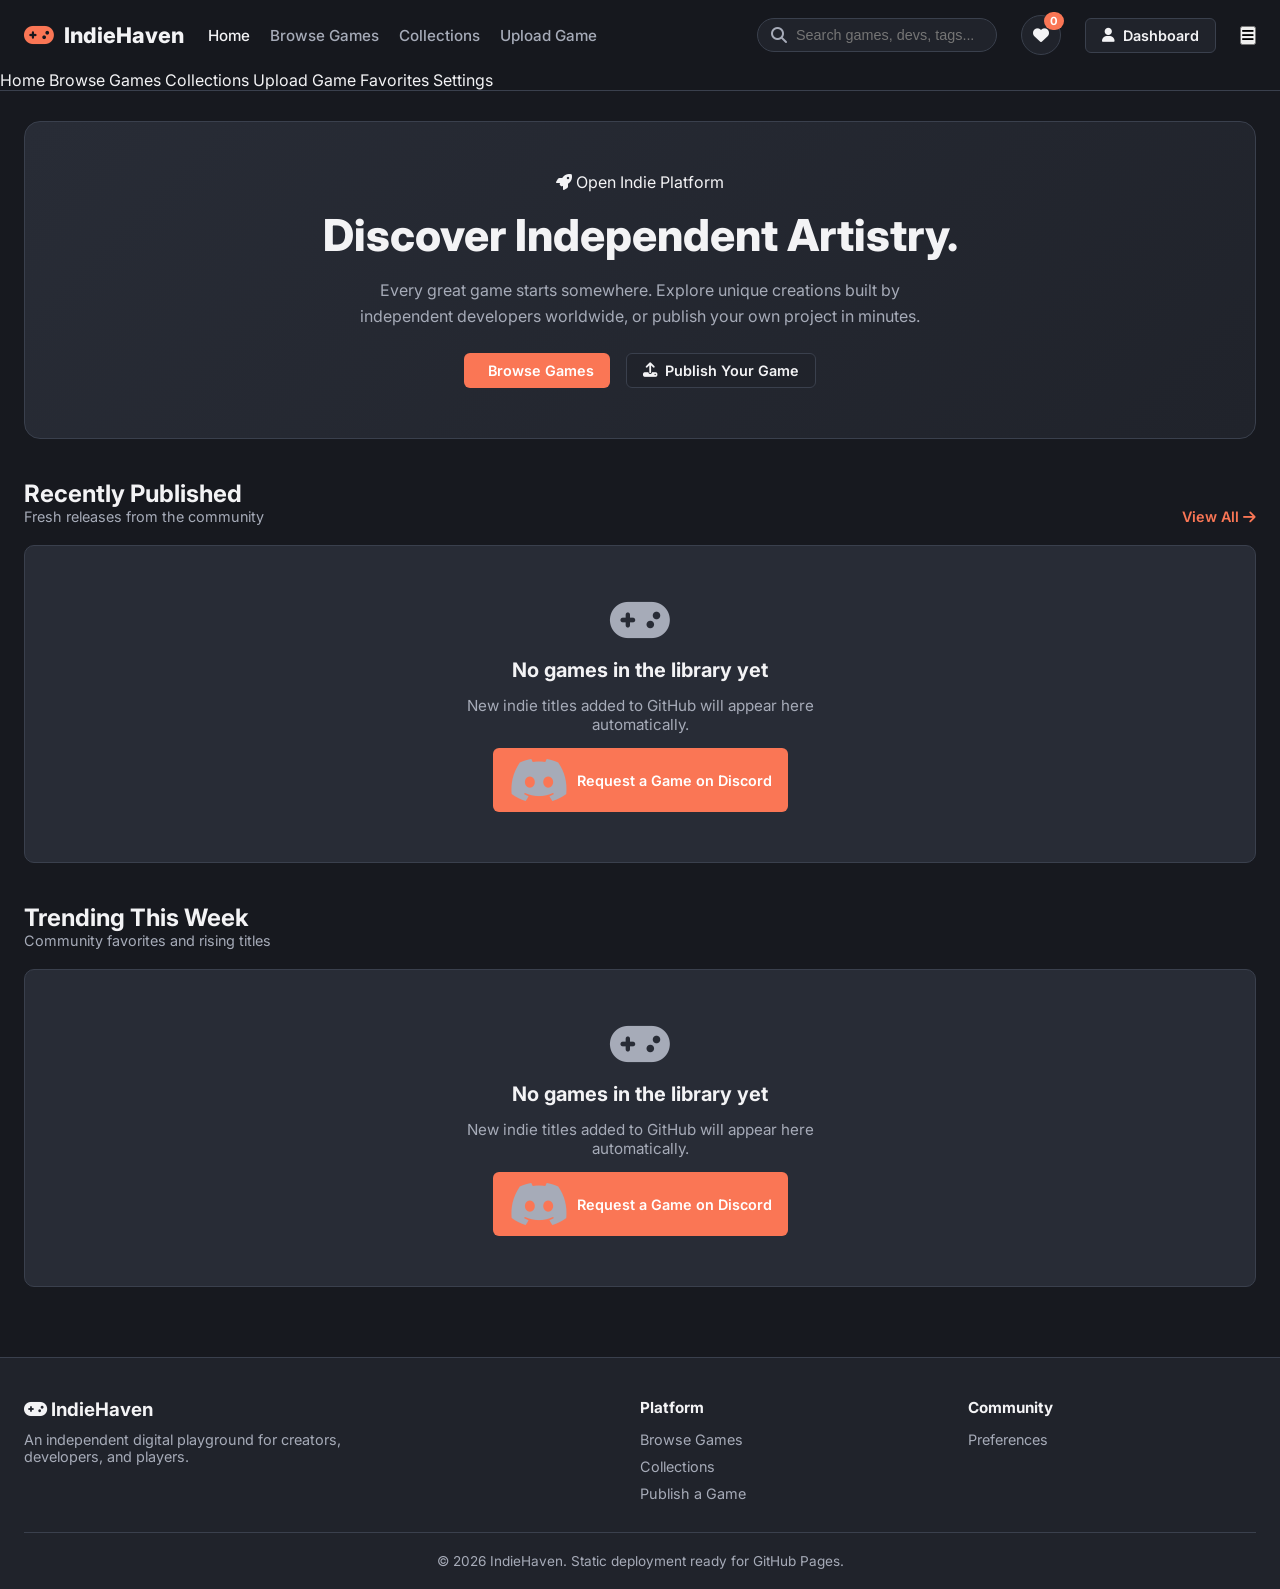
==== index.html @ 51dfc349 "Add files via upload" ====
<!DOCTYPE html>
<html lang="en" data-theme="dark">
<head>
    <meta charset="UTF-8">
    <meta name="viewport" content="width=device-width, initial-scale=1.0">
    <title>IndieHaven — Independent Game Discovery & Publishing Platform</title>
    <link rel="stylesheet" href="css/style.css">
    <link rel="stylesheet" href="css/components.css">
    <link rel="stylesheet" href="css/responsive.css">
    <link rel="stylesheet" href="https://cdnjs.cloudflare.com/ajax/libs/font-awesome/6.4.0/css/all.min.css">
    <link rel="preconnect" href="https://fonts.googleapis.com">
    <link rel="preconnect" href="https://fonts.gstatic.com" crossorigin>
    <link href="https://fonts.googleapis.com/css2?family=Inter:wght@300;400;500;600;700;800&display=swap" rel="stylesheet">
</head>
<body>
    <div id="toast-container"></div>

    <nav id="navbar">
        <div class="nav-container">
            <div class="nav-left">
                <a href="index.html" class="nav-logo">
                    <i class="fa-solid fa-gamepad logo-icon"></i>
                    <span>IndieHaven</span>
                </a>
                <div class="nav-links">
                    <a href="index.html" class="nav-link active">Home</a>
                    <a href="pages/browse.html" class="nav-link">Browse Games</a>
                    <a href="pages/collections.html" class="nav-link">Collections</a>
                    <a href="pages/upload.html" class="nav-link">Upload Game</a>
                </div>
            </div>
            <div class="nav-right">
                <div class="nav-search-wrapper">
                    <i class="fa-solid fa-search search-icon"></i>
                    <input type="text" id="globalSearchInput" placeholder="Search games, devs, tags..." autocomplete="off">
                    <div id="searchSuggestions" class="search-suggestions hidden"></div>
                </div>
                <a href="pages/favorites.html" class="nav-icon-btn" title="Favorites">
                    <i class="fa-solid fa-heart"></i>
                    <span id="favBadge" class="badge">0</span>
                </a>
                <a href="pages/profile.html" class="btn secondary-btn user-btn">
                    <i class="fa-solid fa-user"></i> <span id="authBtnLabel">Dashboard</span>
                </a>
                <button id="mobileMenuToggle" class="mobile-toggle" aria-label="Toggle Navigation">
                    <i class="fa-solid fa-bars"></i>
                </button>
            </div>
        </div>
        <div id="mobileDrawer" class="mobile-drawer hidden">
            <a href="index.html" class="mobile-link">Home</a>
            <a href="pages/browse.html" class="mobile-link">Browse Games</a>
            <a href="pages/collections.html" class="mobile-link">Collections</a>
            <a href="pages/upload.html" class="mobile-link">Upload Game</a>
            <a href="pages/favorites.html" class="mobile-link">Favorites</a>
            <a href="pages/settings.html" class="mobile-link">Settings</a>
        </div>
    </nav>

    <main id="mainContainer">
        <section class="welcome-hero">
            <div class="hero-content">
                <span class="tag-badge"><i class="fa-solid fa-rocket"></i> Open Indie Platform</span>
                <h1>Discover Independent Artistry.</h1>
                <p>Every great game starts somewhere. Explore unique creations built by independent developers worldwide, or publish your own project in minutes.</p>
                <div class="hero-actions">
                    <a href="pages/browse.html" class="btn primary-btn"><i class="fa-solid compass"></i> Browse Games</a>
                    <a href="pages/upload.html" class="btn secondary-btn"><i class="fa-solid fa-upload"></i> Publish Your Game</a>
                </div>
            </div>
        </section>

        <section class="home-section">
            <div class="section-header">
                <div>
                    <h2>Recently Published</h2>
                    <p>Fresh releases from the community</p>
                </div>
                <a href="pages/browse.html" class="view-all-btn">View All <i class="fa-solid fa-arrow-right"></i></a>
            </div>
            <div id="homeRecentGrid" class="game-grid">
                <div class="empty-state-card">
                    <i class="fa-solid fa-gamepad"></i>
                    <h3>No games published yet</h3>
                    <p>Be the first developer to share your creation with the world.</p>
                    <a href="pages/upload.html" class="btn primary-btn">Upload Game</a>
                </div>
            </div>
        </section>

        <section class="home-section">
            <div class="section-header">
                <div>
                    <h2>Trending This Week</h2>
                    <p>Community favorites and rising titles</p>
                </div>
            </div>
            <div id="homeTrendingGrid" class="game-grid">
                <div class="empty-state-card">
                    <i class="fa-solid fa-fire"></i>
                    <h3>Nothing trending just yet</h3>
                    <p>Trending games will appear here as activity grows.</p>
                </div>
            </div>
        </section>
    </main>

    <footer id="siteFooter">
        <div class="footer-content">
            <div class="footer-brand">
                <h3><i class="fa-solid fa-gamepad"></i> IndieHaven</h3>
                <p>An independent digital playground for creators, developers, and players.</p>
            </div>
            <div class="footer-links-group">
                <h4>Platform</h4>
                <a href="pages/browse.html">Browse Games</a>
                <a href="pages/collections.html">Collections</a>
                <a href="pages/upload.html">Publish a Game</a>
            </div>
            <div class="footer-links-group">
                <h4>Community</h4>
                <a href="pages/settings.html">Preferences</a>
            </div>
        </div>
        <div class="footer-bottom">
            <p>&copy; 2026 IndieHaven. Static deployment ready for GitHub Pages.</p>
        </div>
    </footer>

    <script src="js/storage.js"></script>
    <script src="js/games.js"></script>
    <script src="js/search.js"></script>
    <script src="js/navigation.js"></script>
    <script src="js/main.js"></script>
</body>
</html>
---- css/style.css ----
:root {
    --bg-main: #17191f;
    --bg-secondary: #20232b;
    --card-bg: #282c36;
    --elevated-bg: #303541;
    --accent-main: #fa7655;
    --accent-hover: #e06546;
    --accent-secondary: #f5b85c;
    --text-main: #f3f3f5;
    --text-secondary: #a6abb8;
    --border-color: #3a404d;
    --success: #2ecc71;
    --danger: #e74c3c;
    --radius-sm: 6px;
    --radius-md: 10px;
    --radius-lg: 16px;
    --transition: all 0.25s cubic-bezier(0.4, 0, 0.2, 1);
}

[data-theme="light"] {
    --bg-main: #f0f2f5;
    --bg-secondary: #e2e6eb;
    --card-bg: #ffffff;
    --elevated-bg: #f8f9fa;
    --accent-main: #e65f3c;
    --accent-hover: #cf4f2c;
    --accent-secondary: #d49635;
    --text-main: #1a1d24;
    --text-secondary: #5e6675;
    --border-color: #cbd2d9;
}

* {
    box-sizing: border-box;
    margin: 0;
    padding: 0;
}

body {
    font-family: 'Inter', system-ui, -apple-system, sans-serif;
    background-color: var(--bg-main);
    color: var(--text-main);
    min-height: 100vh;
    display: flex;
    flex-direction: column;
}

a {
    color: inherit;
    text-decoration: none;
}

ul {
    list-style: none;
}

#navbar {
    position: sticky;
    top: 0;
    z-index: 1000;
    background-color: rgba(23, 25, 31, 0.85);
    backdrop-filter: blur(12px);
    border-bottom: 1px solid var(--border-color);
    width: 100%;
}

.nav-container {
    max-width: 1400px;
    margin: 0 auto;
    padding: 0 24px;
    height: 70px;
    display: flex;
    align-items: center;
    justify-content: space-between;
}

.nav-left, .nav-right {
    display: flex;
    align-items: center;
    gap: 24px;
}

.nav-logo {
    display: flex;
    align-items: center;
    gap: 10px;
    font-weight: 800;
    font-size: 1.35rem;
    color: var(--text-main);
}

.logo-icon {
    color: var(--accent-main);
    font-size: 1.5rem;
}

.nav-links {
    display: flex;
    gap: 20px;
}

.nav-link {
    color: var(--text-secondary);
    font-weight: 500;
    font-size: 0.95rem;
    transition: var(--transition);
}

.nav-link:hover, .nav-link.active {
    color: var(--text-main);
}

.nav-search-wrapper {
    position: relative;
    width: 240px;
}

.nav-search-wrapper input {
    width: 100%;
    background-color: var(--bg-secondary);
    border: 1px solid var(--border-color);
    border-radius: 20px;
    padding: 8px 16px 8px 38px;
    color: var(--text-main);
    font-size: 0.9rem;
}

.nav-search-wrapper input:focus {
    outline: none;
    border-color: var(--accent-main);
}

.search-icon {
    position: absolute;
    left: 14px;
    top: 50%;
    transform: translateY(-50%);
    color: var(--text-secondary);
}

.nav-icon-btn {
    position: relative;
    background: var(--bg-secondary);
    border: 1px solid var(--border-color);
    color: var(--text-main);
    width: 40px;
    height: 40px;
    border-radius: 50%;
    display: flex;
    align-items: center;
    justify-content: center;
    cursor: pointer;
    transition: var(--transition);
}

.nav-icon-btn:hover {
    border-color: var(--accent-main);
    color: var(--accent-main);
}

.badge {
    position: absolute;
    top: -4px;
    right: -4px;
    background-color: var(--accent-main);
    color: #fff;
    font-size: 0.7rem;
    font-weight: 700;
    padding: 2px 6px;
    border-radius: 10px;
}

.btn {
    display: inline-flex;
    align-items: center;
    justify-content: center;
    gap: 8px;
    padding: 8px 16px;
    border-radius: var(--radius-sm);
    font-weight: 600;
    font-size: 0.9rem;
    cursor: pointer;
    border: none;
    transition: var(--transition);
}

.primary-btn {
    background-color: var(--accent-main);
    color: #ffffff;
}

.primary-btn:hover {
    background-color: var(--accent-hover);
}

.secondary-btn {
    background-color: var(--bg-secondary);
    color: var(--text-main);
    border: 1px solid var(--border-color);
}

.secondary-btn:hover {
    border-color: var(--text-secondary);
    background-color: var(--elevated-bg);
}

main {
    flex: 1;
    max-width: 1400px;
    width: 100%;
    margin: 0 auto;
    padding: 30px 24px;
}

.welcome-hero {
    background: linear-gradient(135deg, var(--card-bg), var(--bg-secondary));
    border: 1px solid var(--border-color);
    border-radius: var(--radius-lg);
    padding: 50px;
    margin-bottom: 40px;
    text-align: center;
}

.hero-content h1 {
    font-size: 2.75rem;
    font-weight: 800;
    margin: 16px 0;
}

.hero-content p {
    color: var(--text-secondary);
    max-width: 600px;
    margin: 0 auto 24px;
    line-height: 1.6;
}

.hero-actions {
    display: flex;
    justify-content: center;
    gap: 16px;
}

.home-section {
    margin-bottom: 40px;
}

.section-header {
    display: flex;
    justify-content: space-between;
    align-items: flex-end;
    margin-bottom: 20px;
}

.section-header h2 {
    font-size: 1.5rem;
    font-weight: 700;
}

.section-header p {
    color: var(--text-secondary);
    font-size: 0.9rem;
}

.view-all-btn {
    color: var(--accent-main);
    font-weight: 600;
    font-size: 0.9rem;
}

.game-grid {
    display: grid;
    grid-template-columns: repeat(auto-fill, minmax(260px, 1fr));
    gap: 24px;
}

.empty-state-card {
    grid-column: 1 / -1;
    background-color: var(--card-bg);
    border: 1px solid var(--border-color);
    border-radius: var(--radius-md);
    padding: 50px;
    text-align: center;
    display: flex;
    flex-direction: column;
    align-items: center;
    gap: 14px;
}

.empty-state-card i {
    font-size: 3rem;
    color: var(--text-secondary);
}

.empty-state-card h3 {
    font-size: 1.25rem;
}

.empty-state-card p {
    color: var(--text-secondary);
    max-width: 400px;
    font-size: 0.95rem;
}

#siteFooter {
    background-color: var(--bg-secondary);
    border-top: 1px solid var(--border-color);
    padding: 40px 24px 20px;
    margin-top: auto;
}

.footer-content {
    max-width: 1400px;
    margin: 0 auto;
    display: grid;
    grid-template-columns: 2fr 1fr 1fr;
    gap: 40px;
    margin-bottom: 30px;
}

.footer-brand p {
    color: var(--text-secondary);
    margin-top: 10px;
    font-size: 0.9rem;
    max-width: 350px;
}

.footer-links-group {
    display: flex;
    flex-direction: column;
    gap: 10px;
}

.footer-links-group h4 {
    font-size: 0.95rem;
    margin-bottom: 4px;
}

.footer-links-group a {
    color: var(--text-secondary);
    font-size: 0.9rem;
}

.footer-links-group a:hover {
    color: var(--text-main);
}

.footer-bottom {
    max-width: 1400px;
    margin: 0 auto;
    border-top: 1px solid var(--border-color);
    padding-top: 20px;
    text-align: center;
    color: var(--text-secondary);
    font-size: 0.85rem;
}

.error-page-body {
    display: flex;
    align-items: center;
    justify-content: center;
    height: 100vh;
    text-align: center;
}

.error-container {
    background: var(--card-bg);
    border: 1px solid var(--border-color);
    padding: 50px;
    border-radius: var(--radius-lg);
    max-width: 500px;
}

.error-icon {
    font-size: 4rem;
    color: var(--accent-main);
    margin-bottom: 20px;
}
---- css/components.css ----
.game-card {
    background-color: var(--card-bg);
    border: 1px solid var(--border-color);
    border-radius: var(--radius-md);
    overflow: hidden;
    transition: var(--transition);
    display: flex;
    flex-direction: column;
    cursor: pointer;
}

.game-card:hover {
    transform: translateY(-4px);
    border-color: var(--accent-main);
    box-shadow: 0 10px 25px rgba(0,0,0,0.3);
}

.game-card-img-wrapper {
    position: relative;
    width: 100%;
    height: 160px;
    background-color: var(--bg-secondary);
}

.game-card-img-wrapper img {
    width: 100%;
    height: 100%;
    object-fit: cover;
}

.game-card-body {
    padding: 16px;
    display: flex;
    flex-direction: column;
    flex: 1;
}

.game-card-title {
    font-size: 1.05rem;
    font-weight: 700;
    margin-bottom: 4px;
}

.game-card-dev {
    font-size: 0.85rem;
    color: var(--text-secondary);
    margin-bottom: 8px;
}

.game-card-desc {
    font-size: 0.85rem;
    color: var(--text-secondary);
    margin-bottom: 12px;
    display: -webkit-box;
    -webkit-line-clamp: 2;
    -webkit-box-orient: vertical;
    overflow: hidden;
}

.game-card-footer {
    display: flex;
    justify-content: space-between;
    align-items: center;
    border-top: 1px solid var(--border-color);
    padding-top: 12px;
    margin-top: auto;
}

#toast-container {
    position: fixed;
    bottom: 30px;
    right: 30px;
    z-index: 4000;
    display: flex;
    flex-direction: column;
    gap: 12px;
}

.toast {
    background-color: var(--card-bg);
    border: 1px solid var(--border-color);
    color: var(--text-main);
    padding: 14px 20px;
    border-radius: var(--radius-md);
    box-shadow: 0 10px 30px rgba(0,0,0,0.3);
    display: flex;
    align-items: center;
    gap: 12px;
}
---- css/responsive.css ----
@media (max-width: 1024px) {
    .footer-content {
        grid-template-columns: 1fr 1fr;
    }
}

@media (max-width: 768px) {
    .nav-links, .nav-search-wrapper {
        display: none;
    }
    .mobile-toggle {
        display: block;
        background: none;
        border: none;
        color: var(--text-main);
        font-size: 1.4rem;
        cursor: pointer;
    }
    .welcome-hero {
        padding: 30px 20px;
    }
    .hero-content h1 {
        font-size: 2rem;
    }
    .footer-content {
        grid-template-columns: 1fr;
    }
}
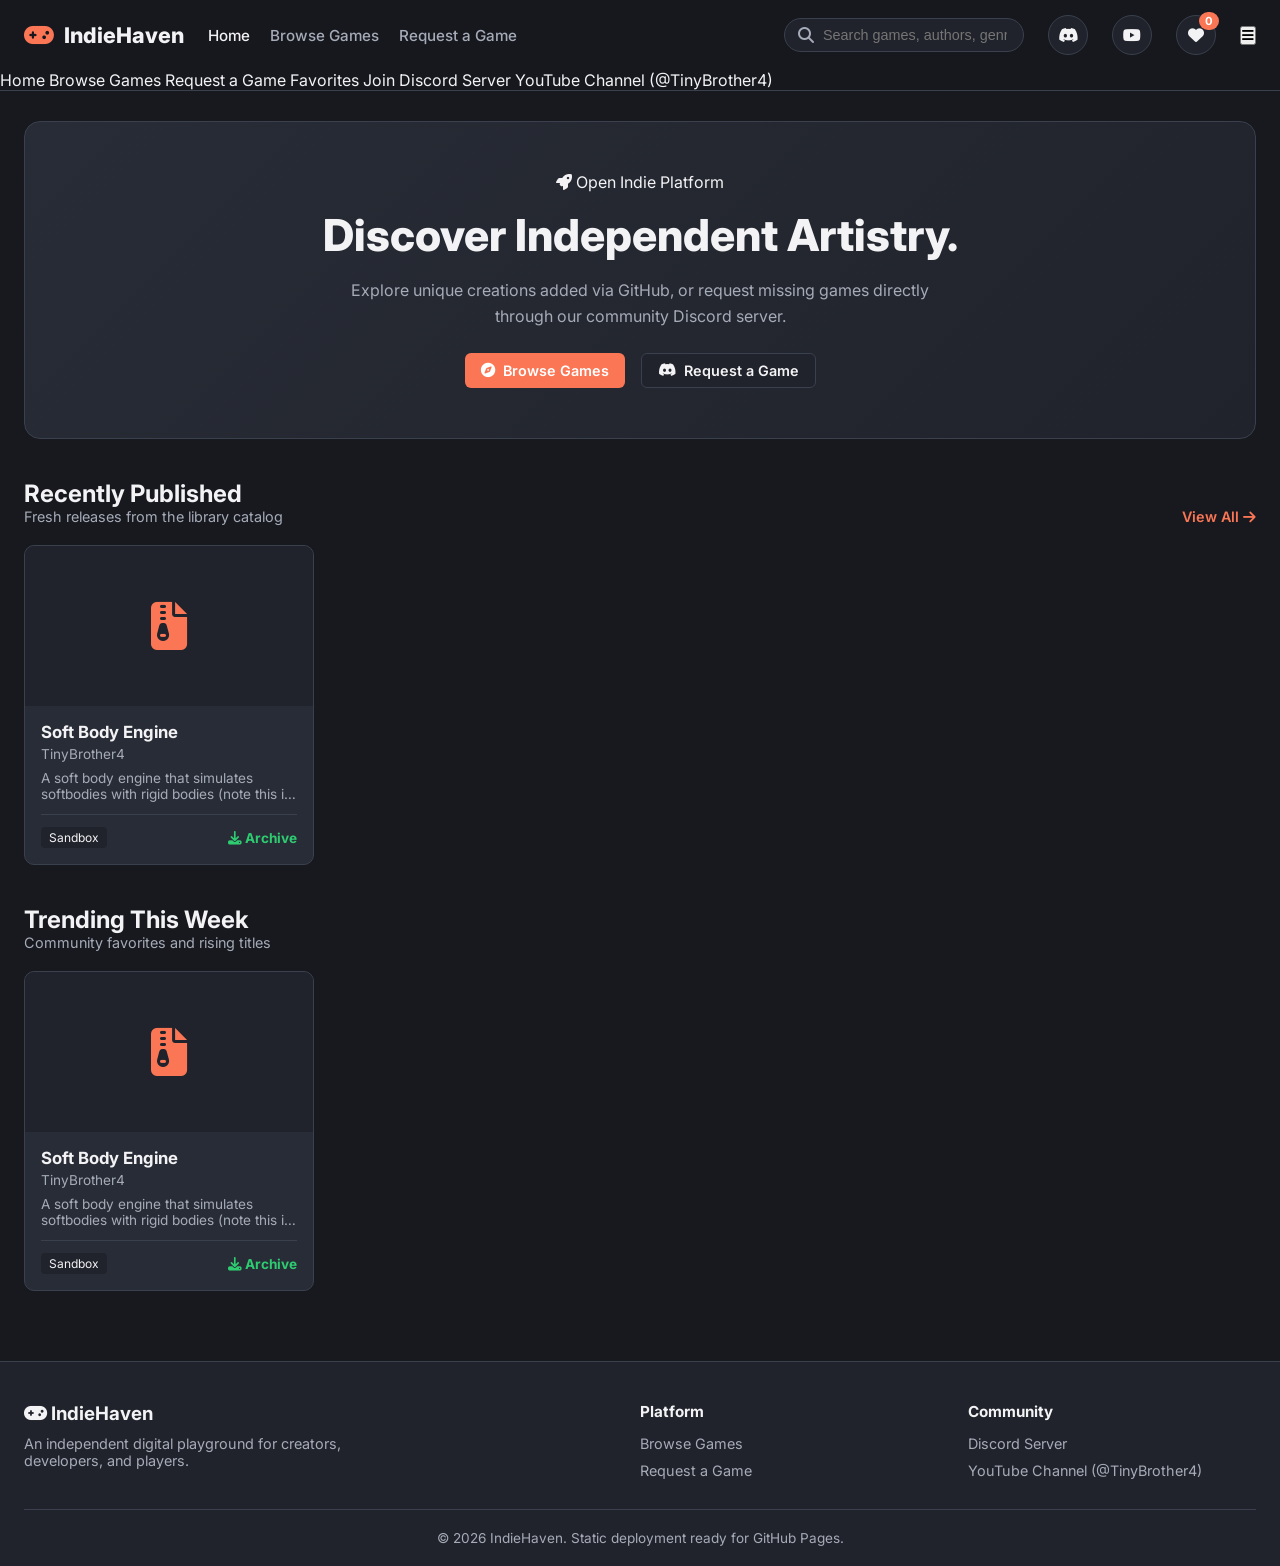
==== commit ae0093c2: "Revise title and enhance community links in index.html Updated the title and modified various links " ====
--- a/index.html
+++ b/index.html
@@ -3,7 +3,7 @@
 <head>
     <meta charset="UTF-8">
     <meta name="viewport" content="width=device-width, initial-scale=1.0">
-    <title>IndieHaven — Independent Game Discovery & Publishing Platform</title>
+    <title>IndieHaven — Independent Game Discovery Platform</title>
     <link rel="stylesheet" href="css/style.css">
     <link rel="stylesheet" href="css/components.css">
     <link rel="stylesheet" href="css/responsive.css">
@@ -25,22 +25,24 @@
                 <div class="nav-links">
                     <a href="index.html" class="nav-link active">Home</a>
                     <a href="pages/browse.html" class="nav-link">Browse Games</a>
-                    <a href="pages/collections.html" class="nav-link">Collections</a>
-                    <a href="pages/upload.html" class="nav-link">Upload Game</a>
+                    <a href="https://discord.gg/kdVEerSBRR" target="_blank" rel="noopener noreferrer" class="nav-link">Request a Game</a>
                 </div>
             </div>
             <div class="nav-right">
                 <div class="nav-search-wrapper">
                     <i class="fa-solid fa-search search-icon"></i>
-                    <input type="text" id="globalSearchInput" placeholder="Search games, devs, tags..." autocomplete="off">
+                    <input type="text" id="globalSearchInput" placeholder="Search games, authors, genres..." autocomplete="off">
                     <div id="searchSuggestions" class="search-suggestions hidden"></div>
                 </div>
+                <a href="https://discord.gg/kdVEerSBRR" target="_blank" rel="noopener noreferrer" class="nav-icon-btn discord-nav-icon" title="Join Discord">
+                    <i class="fa-brands fa-discord"></i>
+                </a>
+                <a href="https://www.youtube.com/@TinyBrother4" target="_blank" rel="noopener noreferrer" class="nav-icon-btn youtube-nav-icon" title="YouTube Channel">
+                    <i class="fa-brands fa-youtube"></i>
+                </a>
                 <a href="pages/favorites.html" class="nav-icon-btn" title="Favorites">
                     <i class="fa-solid fa-heart"></i>
                     <span id="favBadge" class="badge">0</span>
-                </a>
-                <a href="pages/profile.html" class="btn secondary-btn user-btn">
-                    <i class="fa-solid fa-user"></i> <span id="authBtnLabel">Dashboard</span>
                 </a>
                 <button id="mobileMenuToggle" class="mobile-toggle" aria-label="Toggle Navigation">
                     <i class="fa-solid fa-bars"></i>
@@ -50,10 +52,10 @@
         <div id="mobileDrawer" class="mobile-drawer hidden">
             <a href="index.html" class="mobile-link">Home</a>
             <a href="pages/browse.html" class="mobile-link">Browse Games</a>
-            <a href="pages/collections.html" class="mobile-link">Collections</a>
-            <a href="pages/upload.html" class="mobile-link">Upload Game</a>
+            <a href="https://discord.gg/kdVEerSBRR" target="_blank" rel="noopener noreferrer" class="mobile-link">Request a Game</a>
             <a href="pages/favorites.html" class="mobile-link">Favorites</a>
-            <a href="pages/settings.html" class="mobile-link">Settings</a>
+            <a href="https://discord.gg/kdVEerSBRR" target="_blank" rel="noopener noreferrer" class="mobile-link">Join Discord Server</a>
+            <a href="https://www.youtube.com/@TinyBrother4" target="_blank" rel="noopener noreferrer" class="mobile-link">YouTube Channel (@TinyBrother4)</a>
         </div>
     </nav>
 
@@ -62,10 +64,10 @@
             <div class="hero-content">
                 <span class="tag-badge"><i class="fa-solid fa-rocket"></i> Open Indie Platform</span>
                 <h1>Discover Independent Artistry.</h1>
-                <p>Every great game starts somewhere. Explore unique creations built by independent developers worldwide, or publish your own project in minutes.</p>
+                <p>Explore unique creations added via GitHub, or request missing games directly through our community Discord server.</p>
                 <div class="hero-actions">
-                    <a href="pages/browse.html" class="btn primary-btn"><i class="fa-solid compass"></i> Browse Games</a>
-                    <a href="pages/upload.html" class="btn secondary-btn"><i class="fa-solid fa-upload"></i> Publish Your Game</a>
+                    <a href="pages/browse.html" class="btn primary-btn"><i class="fa-solid fa-compass"></i> Browse Games</a>
+                    <a href="https://discord.gg/kdVEerSBRR" target="_blank" rel="noopener noreferrer" class="btn secondary-btn discord-btn"><i class="fa-brands fa-discord"></i> Request a Game</a>
                 </div>
             </div>
         </section>
@@ -74,16 +76,16 @@
             <div class="section-header">
                 <div>
                     <h2>Recently Published</h2>
-                    <p>Fresh releases from the community</p>
+                    <p>Fresh releases from the library catalog</p>
                 </div>
                 <a href="pages/browse.html" class="view-all-btn">View All <i class="fa-solid fa-arrow-right"></i></a>
             </div>
             <div id="homeRecentGrid" class="game-grid">
                 <div class="empty-state-card">
                     <i class="fa-solid fa-gamepad"></i>
-                    <h3>No games published yet</h3>
-                    <p>Be the first developer to share your creation with the world.</p>
-                    <a href="pages/upload.html" class="btn primary-btn">Upload Game</a>
+                    <h3>No games in the library yet</h3>
+                    <p>Add entries to your root-level <code>games.json</code> file to display games here automatically.</p>
+                    <a href="https://discord.gg/kdVEerSBRR" target="_blank" rel="noopener noreferrer" class="btn primary-btn discord-btn"><i class="fa-brands fa-discord"></i> Request a Game on Discord</a>
                 </div>
             </div>
         </section>
@@ -114,12 +116,12 @@
             <div class="footer-links-group">
                 <h4>Platform</h4>
                 <a href="pages/browse.html">Browse Games</a>
-                <a href="pages/collections.html">Collections</a>
-                <a href="pages/upload.html">Publish a Game</a>
+                <a href="https://discord.gg/kdVEerSBRR" target="_blank" rel="noopener noreferrer">Request a Game</a>
             </div>
             <div class="footer-links-group">
                 <h4>Community</h4>
-                <a href="pages/settings.html">Preferences</a>
+                <a href="https://discord.gg/kdVEerSBRR" target="_blank" rel="noopener noreferrer">Discord Server</a>
+                <a href="https://www.youtube.com/@TinyBrother4" target="_blank" rel="noopener noreferrer">YouTube Channel (@TinyBrother4)</a>
             </div>
         </div>
         <div class="footer-bottom">
@@ -133,4 +135,4 @@
     <script src="js/navigation.js"></script>
     <script src="js/main.js"></script>
 </body>
-</html>+</html>
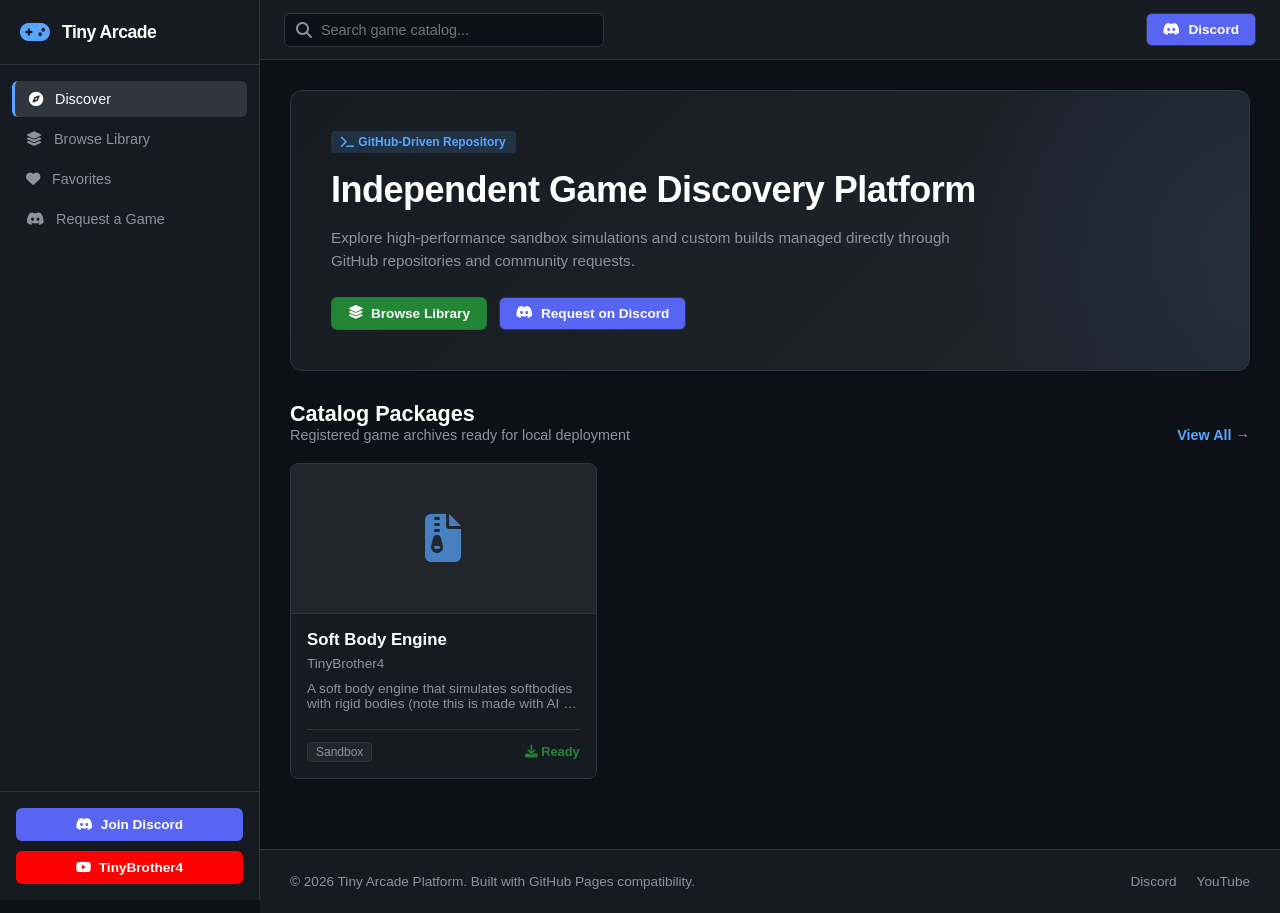
==== commit 1b95d0c3: "Update title and restructure index.html layout" ====
--- a/index.html
+++ b/index.html
@@ -3,131 +3,77 @@
 <head>
     <meta charset="UTF-8">
     <meta name="viewport" content="width=device-width, initial-scale=1.0">
-    <title>IndieHaven — Independent Game Discovery Platform</title>
+    <title>Tiny Arcade — GitHub & Steam Inspired Indie Platform</title>
     <link rel="stylesheet" href="css/style.css">
     <link rel="stylesheet" href="css/components.css">
     <link rel="stylesheet" href="css/responsive.css">
     <link rel="stylesheet" href="https://cdnjs.cloudflare.com/ajax/libs/font-awesome/6.4.0/css/all.min.css">
-    <link rel="preconnect" href="https://fonts.googleapis.com">
-    <link rel="preconnect" href="https://fonts.gstatic.com" crossorigin>
-    <link href="https://fonts.googleapis.com/css2?family=Inter:wght@300;400;500;600;700;800&display=swap" rel="stylesheet">
 </head>
 <body>
-    <div id="toast-container"></div>
+    <div id="app-shell">
+        <!-- Sidebar Navigation -->
+        <aside id="appSidebar" class="app-sidebar">
+            <div class="sidebar-header">
+                <i class="fa-solid fa-gamepad sidebar-logo-icon"></i>
+                <span class="sidebar-title">Tiny Arcade</span>
+            </div>
+            <div class="sidebar-nav">
+                <a href="index.html" class="nav-item active"><i class="fa-solid fa-compass"></i> Discover</a>
+                <a href="pages/browse.html" class="nav-item"><i class="fa-solid fa-layer-group"></i> Browse Library</a>
+                <a href="pages/favorites.html" class="nav-item"><i class="fa-solid fa-heart"></i> Favorites</a>
+                <a href="https://discord.gg/kdVEerSBRR" target="_blank" rel="noopener noreferrer" class="nav-item"><i class="fa-brands fa-discord"></i> Request a Game</a>
+            </div>
+            <div class="sidebar-footer">
+                <a href="https://discord.gg/kdVEerSBRR" target="_blank" rel="noopener noreferrer" class="btn discord-btn" style="width: 100%;"><i class="fa-brands fa-discord"></i> Join Discord</a>
+                <a href="https://www.youtube.com/@TinyBrother4" target="_blank" rel="noopener noreferrer" class="btn youtube-btn" style="width: 100%;"><i class="fa-brands fa-youtube"></i> TinyBrother4</a>
+            </div>
+        </aside>
 
-    <nav id="navbar">
-        <div class="nav-container">
-            <div class="nav-left">
-                <a href="index.html" class="nav-logo">
-                    <i class="fa-solid fa-gamepad logo-icon"></i>
-                    <span>IndieHaven</span>
-                </a>
-                <div class="nav-links">
-                    <a href="index.html" class="nav-link active">Home</a>
-                    <a href="pages/browse.html" class="nav-link">Browse Games</a>
-                    <a href="https://discord.gg/kdVEerSBRR" target="_blank" rel="noopener noreferrer" class="nav-link">Request a Game</a>
+        <!-- Main Wrapper -->
+        <div class="app-main-wrapper">
+            <header class="app-topbar">
+                <button id="mobileMenuToggle" class="mobile-toggle"><i class="fa-solid fa-bars"></i></button>
+                <div class="topbar-search">
+                    <i class="fa-solid fa-search"></i>
+                    <input type="text" id="globalSearchInput" placeholder="Search game catalog...">
                 </div>
-            </div>
-            <div class="nav-right">
-                <div class="nav-search-wrapper">
-                    <i class="fa-solid fa-search search-icon"></i>
-                    <input type="text" id="globalSearchInput" placeholder="Search games, authors, genres..." autocomplete="off">
-                    <div id="searchSuggestions" class="search-suggestions hidden"></div>
+                <div class="topbar-actions">
+                    <a href="https://discord.gg/kdVEerSBRR" target="_blank" rel="noopener noreferrer" class="btn secondary-btn discord-btn"><i class="fa-brands fa-discord"></i> Discord</a>
                 </div>
-                <a href="https://discord.gg/kdVEerSBRR" target="_blank" rel="noopener noreferrer" class="nav-icon-btn discord-nav-icon" title="Join Discord">
-                    <i class="fa-brands fa-discord"></i>
-                </a>
-                <a href="https://www.youtube.com/@TinyBrother4" target="_blank" rel="noopener noreferrer" class="nav-icon-btn youtube-nav-icon" title="YouTube Channel">
-                    <i class="fa-brands fa-youtube"></i>
-                </a>
-                <a href="pages/favorites.html" class="nav-icon-btn" title="Favorites">
-                    <i class="fa-solid fa-heart"></i>
-                    <span id="favBadge" class="badge">0</span>
-                </a>
-                <button id="mobileMenuToggle" class="mobile-toggle" aria-label="Toggle Navigation">
-                    <i class="fa-solid fa-bars"></i>
-                </button>
-            </div>
+            </header>
+
+            <main>
+                <section class="hero-banner">
+                    <span class="hero-tag"><i class="fa-solid fa-terminal"></i> GitHub-Driven Repository</span>
+                    <h1>Independent Game Discovery Platform</h1>
+                    <p>Explore high-performance sandbox simulations and custom builds managed directly through GitHub repositories and community requests.</p>
+                    <div style="display: flex; gap: 12px; margin-top: 8px;">
+                        <a href="pages/browse.html" class="btn primary-btn"><i class="fa-solid fa-layer-group"></i> Browse Library</a>
+                        <a href="https://discord.gg/kdVEerSBRR" target="_blank" rel="noopener noreferrer" class="btn secondary-btn discord-btn"><i class="fa-brands fa-discord"></i> Request on Discord</a>
+                    </div>
+                </section>
+
+                <section style="margin-bottom: 40px;">
+                    <div style="display: flex; justify-content: space-between; align-items: flex-end; margin-bottom: 20px;">
+                        <div>
+                            <h2 style="font-size: 1.35rem; font-weight: 700; color: #fff;">Catalog Packages</h2>
+                            <p style="color: var(--text-secondary); font-size: 0.9rem;">Registered game archives ready for local deployment</p>
+                        </div>
+                        <a href="pages/browse.html" style="font-size: 0.9rem; font-weight: 600;">View All &rarr;</a>
+                    </div>
+                    <div id="homeRecentGrid" class="game-grid"></div>
+                </section>
+            </main>
+
+            <footer class="app-footer">
+                <p>&copy; 2026 Tiny Arcade Platform. Built with GitHub Pages compatibility.</p>
+                <div class="footer-links">
+                    <a href="https://discord.gg/kdVEerSBRR" target="_blank" rel="noopener noreferrer">Discord</a>
+                    <a href="https://www.youtube.com/@TinyBrother4" target="_blank" rel="noopener noreferrer">YouTube</a>
+                </div>
+            </footer>
         </div>
-        <div id="mobileDrawer" class="mobile-drawer hidden">
-            <a href="index.html" class="mobile-link">Home</a>
-            <a href="pages/browse.html" class="mobile-link">Browse Games</a>
-            <a href="https://discord.gg/kdVEerSBRR" target="_blank" rel="noopener noreferrer" class="mobile-link">Request a Game</a>
-            <a href="pages/favorites.html" class="mobile-link">Favorites</a>
-            <a href="https://discord.gg/kdVEerSBRR" target="_blank" rel="noopener noreferrer" class="mobile-link">Join Discord Server</a>
-            <a href="https://www.youtube.com/@TinyBrother4" target="_blank" rel="noopener noreferrer" class="mobile-link">YouTube Channel (@TinyBrother4)</a>
-        </div>
-    </nav>
-
-    <main id="mainContainer">
-        <section class="welcome-hero">
-            <div class="hero-content">
-                <span class="tag-badge"><i class="fa-solid fa-rocket"></i> Open Indie Platform</span>
-                <h1>Discover Independent Artistry.</h1>
-                <p>Explore unique creations added via GitHub, or request missing games directly through our community Discord server.</p>
-                <div class="hero-actions">
-                    <a href="pages/browse.html" class="btn primary-btn"><i class="fa-solid fa-compass"></i> Browse Games</a>
-                    <a href="https://discord.gg/kdVEerSBRR" target="_blank" rel="noopener noreferrer" class="btn secondary-btn discord-btn"><i class="fa-brands fa-discord"></i> Request a Game</a>
-                </div>
-            </div>
-        </section>
-
-        <section class="home-section">
-            <div class="section-header">
-                <div>
-                    <h2>Recently Published</h2>
-                    <p>Fresh releases from the library catalog</p>
-                </div>
-                <a href="pages/browse.html" class="view-all-btn">View All <i class="fa-solid fa-arrow-right"></i></a>
-            </div>
-            <div id="homeRecentGrid" class="game-grid">
-                <div class="empty-state-card">
-                    <i class="fa-solid fa-gamepad"></i>
-                    <h3>No games in the library yet</h3>
-                    <p>Add entries to your root-level <code>games.json</code> file to display games here automatically.</p>
-                    <a href="https://discord.gg/kdVEerSBRR" target="_blank" rel="noopener noreferrer" class="btn primary-btn discord-btn"><i class="fa-brands fa-discord"></i> Request a Game on Discord</a>
-                </div>
-            </div>
-        </section>
-
-        <section class="home-section">
-            <div class="section-header">
-                <div>
-                    <h2>Trending This Week</h2>
-                    <p>Community favorites and rising titles</p>
-                </div>
-            </div>
-            <div id="homeTrendingGrid" class="game-grid">
-                <div class="empty-state-card">
-                    <i class="fa-solid fa-fire"></i>
-                    <h3>Nothing trending just yet</h3>
-                    <p>Trending games will appear here as activity grows.</p>
-                </div>
-            </div>
-        </section>
-    </main>
-
-    <footer id="siteFooter">
-        <div class="footer-content">
-            <div class="footer-brand">
-                <h3><i class="fa-solid fa-gamepad"></i> IndieHaven</h3>
-                <p>An independent digital playground for creators, developers, and players.</p>
-            </div>
-            <div class="footer-links-group">
-                <h4>Platform</h4>
-                <a href="pages/browse.html">Browse Games</a>
-                <a href="https://discord.gg/kdVEerSBRR" target="_blank" rel="noopener noreferrer">Request a Game</a>
-            </div>
-            <div class="footer-links-group">
-                <h4>Community</h4>
-                <a href="https://discord.gg/kdVEerSBRR" target="_blank" rel="noopener noreferrer">Discord Server</a>
-                <a href="https://www.youtube.com/@TinyBrother4" target="_blank" rel="noopener noreferrer">YouTube Channel (@TinyBrother4)</a>
-            </div>
-        </div>
-        <div class="footer-bottom">
-            <p>&copy; 2026 IndieHaven. Static deployment ready for GitHub Pages.</p>
-        </div>
-    </footer>
+    </div>
 
     <script src="js/storage.js"></script>
     <script src="js/games.js"></script>
--- a/css/style.css
+++ b/css/style.css
@@ -1,33 +1,20 @@
 :root {
-    --bg-main: #17191f;
-    --bg-secondary: #20232b;
-    --card-bg: #282c36;
-    --elevated-bg: #303541;
-    --accent-main: #fa7655;
-    --accent-hover: #e06546;
-    --accent-secondary: #f5b85c;
-    --text-main: #f3f3f5;
-    --text-secondary: #a6abb8;
-    --border-color: #3a404d;
-    --success: #2ecc71;
-    --danger: #e74c3c;
+    --bg-base: #0d1117;
+    --bg-surface: #161b22;
+    --bg-panel: #21262d;
+    --bg-hover: #30363d;
+    --border-color: #30363d;
+    --border-active: #58a6ff;
+    --accent-primary: #58a6ff;
+    --accent-success: #238636;
+    --accent-warning: #f0883e;
+    --text-primary: #c9d1d9;
+    --text-secondary: #8b949e;
+    --text-muted: #484f58;
     --radius-sm: 6px;
-    --radius-md: 10px;
-    --radius-lg: 16px;
-    --transition: all 0.25s cubic-bezier(0.4, 0, 0.2, 1);
-}
-
-[data-theme="light"] {
-    --bg-main: #f0f2f5;
-    --bg-secondary: #e2e6eb;
-    --card-bg: #ffffff;
-    --elevated-bg: #f8f9fa;
-    --accent-main: #e65f3c;
-    --accent-hover: #cf4f2c;
-    --accent-secondary: #d49635;
-    --text-main: #1a1d24;
-    --text-secondary: #5e6675;
-    --border-color: #cbd2d9;
+    --radius-md: 8px;
+    --radius-lg: 12px;
+    --transition: all 0.2s cubic-bezier(0.3, 0, 0.5, 1);
 }
 
 * {
@@ -37,137 +24,160 @@
 }
 
 body {
-    font-family: 'Inter', system-ui, -apple-system, sans-serif;
-    background-color: var(--bg-main);
-    color: var(--text-main);
+    font-family: -apple-system, BlinkMacSystemFont, "Segoe UI", Roboto, Helvetica, Arial, sans-serif;
+    background-color: var(--bg-base);
+    color: var(--text-primary);
     min-height: 100vh;
     display: flex;
-    flex-direction: column;
+    overflow-x: hidden;
 }
 
 a {
-    color: inherit;
+    color: var(--accent-primary);
     text-decoration: none;
 }
 
-ul {
-    list-style: none;
-}
-
-#navbar {
+a:hover {
+    text-decoration: underline;
+}
+
+/* App Shell Layout */
+#app-shell {
+    display: flex;
+    width: 100%;
+    min-height: 100vh;
+}
+
+/* Sidebar Navigation (GitHub / Launcher Inspired) */
+.app-sidebar {
+    width: 260px;
+    background-color: var(--bg-surface);
+    border-right: 1px solid var(--border-color);
+    display: flex;
+    flex-direction: column;
+    position: fixed;
+    top: 0;
+    bottom: 0;
+    left: 0;
+    z-index: 100;
+    transition: var(--transition);
+}
+
+.sidebar-header {
+    padding: 20px;
+    display: flex;
+    align-items: center;
+    gap: 12px;
+    border-bottom: 1px solid var(--border-color);
+}
+
+.sidebar-logo-icon {
+    font-size: 1.5rem;
+    color: var(--accent-primary);
+}
+
+.sidebar-title {
+    font-size: 1.1rem;
+    font-weight: 700;
+    color: #fff;
+    letter-spacing: -0.5px;
+}
+
+.sidebar-nav {
+    padding: 16px 12px;
+    display: flex;
+    flex-direction: column;
+    gap: 4px;
+    flex: 1;
+    overflow-y: auto;
+}
+
+.nav-item {
+    display: flex;
+    align-items: center;
+    gap: 12px;
+    padding: 10px 14px;
+    border-radius: var(--radius-sm);
+    color: var(--text-secondary);
+    font-weight: 500;
+    font-size: 0.9rem;
+    transition: var(--transition);
+}
+
+.nav-item:hover, .nav-item.active {
+    background-color: var(--bg-hover);
+    color: #fff;
+    text-decoration: none;
+}
+
+.nav-item.active {
+    border-left: 3px solid var(--accent-primary);
+}
+
+.sidebar-footer {
+    padding: 16px;
+    border-top: 1px solid var(--border-color);
+    display: flex;
+    flex-direction: column;
+    gap: 10px;
+}
+
+/* Main Content Wrapper */
+.app-main-wrapper {
+    flex: 1;
+    margin-left: 260px;
+    display: flex;
+    flex-direction: column;
+    min-height: 100vh;
+}
+
+.app-topbar {
+    height: 60px;
+    background-color: var(--bg-surface);
+    border-bottom: 1px solid var(--border-color);
+    display: flex;
+    align-items: center;
+    justify-content: space-between;
+    padding: 0 24px;
     position: sticky;
     top: 0;
-    z-index: 1000;
-    background-color: rgba(23, 25, 31, 0.85);
-    backdrop-filter: blur(12px);
-    border-bottom: 1px solid var(--border-color);
+    z-index: 90;
+}
+
+.topbar-search {
+    position: relative;
+    width: 320px;
+}
+
+.topbar-search input {
     width: 100%;
-}
-
-.nav-container {
-    max-width: 1400px;
-    margin: 0 auto;
-    padding: 0 24px;
-    height: 70px;
-    display: flex;
-    align-items: center;
-    justify-content: space-between;
-}
-
-.nav-left, .nav-right {
-    display: flex;
-    align-items: center;
-    gap: 24px;
-}
-
-.nav-logo {
-    display: flex;
-    align-items: center;
-    gap: 10px;
-    font-weight: 800;
-    font-size: 1.35rem;
-    color: var(--text-main);
-}
-
-.logo-icon {
-    color: var(--accent-main);
-    font-size: 1.5rem;
-}
-
-.nav-links {
-    display: flex;
-    gap: 20px;
-}
-
-.nav-link {
-    color: var(--text-secondary);
-    font-weight: 500;
-    font-size: 0.95rem;
-    transition: var(--transition);
-}
-
-.nav-link:hover, .nav-link.active {
-    color: var(--text-main);
-}
-
-.nav-search-wrapper {
-    position: relative;
-    width: 240px;
-}
-
-.nav-search-wrapper input {
-    width: 100%;
-    background-color: var(--bg-secondary);
+    background-color: var(--bg-base);
     border: 1px solid var(--border-color);
-    border-radius: 20px;
-    padding: 8px 16px 8px 38px;
-    color: var(--text-main);
+    border-radius: var(--radius-sm);
+    padding: 8px 12px 8px 36px;
+    color: var(--text-primary);
     font-size: 0.9rem;
-}
-
-.nav-search-wrapper input:focus {
+    transition: var(--transition);
+}
+
+.topbar-search input:focus {
     outline: none;
-    border-color: var(--accent-main);
-}
-
-.search-icon {
+    border-color: var(--border-active);
+    box-shadow: 0 0 0 3px rgba(88, 166, 255, 0.15);
+}
+
+.topbar-search i {
     position: absolute;
-    left: 14px;
+    left: 12px;
     top: 50%;
     transform: translateY(-50%);
     color: var(--text-secondary);
 }
 
-.nav-icon-btn {
-    position: relative;
-    background: var(--bg-secondary);
-    border: 1px solid var(--border-color);
-    color: var(--text-main);
-    width: 40px;
-    height: 40px;
-    border-radius: 50%;
-    display: flex;
-    align-items: center;
-    justify-content: center;
-    cursor: pointer;
-    transition: var(--transition);
-}
-
-.nav-icon-btn:hover {
-    border-color: var(--accent-main);
-    color: var(--accent-main);
-}
-
-.badge {
-    position: absolute;
-    top: -4px;
-    right: -4px;
-    background-color: var(--accent-main);
-    color: #fff;
-    font-size: 0.7rem;
-    font-weight: 700;
-    padding: 2px 6px;
-    border-radius: 10px;
+.topbar-actions {
+    display: flex;
+    align-items: center;
+    gap: 12px;
 }
 
 .btn {
@@ -178,200 +188,90 @@
     padding: 8px 16px;
     border-radius: var(--radius-sm);
     font-weight: 600;
-    font-size: 0.9rem;
+    font-size: 0.85rem;
     cursor: pointer;
-    border: none;
+    border: 1px solid transparent;
     transition: var(--transition);
 }
 
 .primary-btn {
-    background-color: var(--accent-main);
-    color: #ffffff;
+    background-color: var(--accent-success);
+    color: #fff;
+    border-color: rgba(27, 31, 35, 0.15);
 }
 
 .primary-btn:hover {
-    background-color: var(--accent-hover);
+    background-color: #2ea043;
 }
 
 .secondary-btn {
-    background-color: var(--bg-secondary);
-    color: var(--text-main);
-    border: 1px solid var(--border-color);
+    background-color: var(--bg-panel);
+    border-color: var(--border-color);
+    color: var(--text-primary);
 }
 
 .secondary-btn:hover {
+    background-color: var(--bg-hover);
     border-color: var(--text-secondary);
-    background-color: var(--elevated-bg);
+}
+
+.discord-btn {
+    background-color: #5865F2 !important;
+    color: #fff !important;
+}
+
+.discord-btn:hover {
+    background-color: #4752C4 !important;
+}
+
+.youtube-btn {
+    background-color: #FF0000 !important;
+    color: #fff !important;
+}
+
+.youtube-btn:hover {
+    background-color: #D30000 !important;
 }
 
 main {
     flex: 1;
+    padding: 30px;
     max-width: 1400px;
     width: 100%;
-    margin: 0 auto;
-    padding: 30px 24px;
-}
-
-.welcome-hero {
-    background: linear-gradient(135deg, var(--card-bg), var(--bg-secondary));
-    border: 1px solid var(--border-color);
-    border-radius: var(--radius-lg);
-    padding: 50px;
-    margin-bottom: 40px;
-    text-align: center;
-}
-
-.hero-content h1 {
-    font-size: 2.75rem;
-    font-weight: 800;
-    margin: 16px 0;
-}
-
-.hero-content p {
-    color: var(--text-secondary);
-    max-width: 600px;
-    margin: 0 auto 24px;
-    line-height: 1.6;
-}
-
-.hero-actions {
-    display: flex;
-    justify-content: center;
-    gap: 16px;
-}
-
-.home-section {
-    margin-bottom: 40px;
-}
-
-.section-header {
+}
+
+/* Footer */
+.app-footer {
+    background-color: var(--bg-surface);
+    border-top: 1px solid var(--border-color);
+    padding: 24px 30px;
     display: flex;
     justify-content: space-between;
-    align-items: flex-end;
-    margin-bottom: 20px;
-}
-
-.section-header h2 {
-    font-size: 1.5rem;
-    font-weight: 700;
-}
-
-.section-header p {
-    color: var(--text-secondary);
-    font-size: 0.9rem;
-}
-
-.view-all-btn {
-    color: var(--accent-main);
-    font-weight: 600;
-    font-size: 0.9rem;
-}
-
-.game-grid {
-    display: grid;
-    grid-template-columns: repeat(auto-fill, minmax(260px, 1fr));
-    gap: 24px;
-}
-
-.empty-state-card {
-    grid-column: 1 / -1;
-    background-color: var(--card-bg);
-    border: 1px solid var(--border-color);
-    border-radius: var(--radius-md);
-    padding: 50px;
-    text-align: center;
-    display: flex;
-    flex-direction: column;
-    align-items: center;
-    gap: 14px;
-}
-
-.empty-state-card i {
-    font-size: 3rem;
-    color: var(--text-secondary);
-}
-
-.empty-state-card h3 {
+    align-items: center;
+    color: var(--text-secondary);
+    font-size: 0.85rem;
+    margin-top: auto;
+}
+
+.footer-links {
+    display: flex;
+    gap: 20px;
+}
+
+.footer-links a {
+    color: var(--text-secondary);
+}
+
+.footer-links a:hover {
+    color: var(--text-primary);
+}
+
+/* Mobile Toggle */
+.mobile-toggle {
+    display: none;
+    background: none;
+    border: none;
+    color: var(--text-primary);
     font-size: 1.25rem;
-}
-
-.empty-state-card p {
-    color: var(--text-secondary);
-    max-width: 400px;
-    font-size: 0.95rem;
-}
-
-#siteFooter {
-    background-color: var(--bg-secondary);
-    border-top: 1px solid var(--border-color);
-    padding: 40px 24px 20px;
-    margin-top: auto;
-}
-
-.footer-content {
-    max-width: 1400px;
-    margin: 0 auto;
-    display: grid;
-    grid-template-columns: 2fr 1fr 1fr;
-    gap: 40px;
-    margin-bottom: 30px;
-}
-
-.footer-brand p {
-    color: var(--text-secondary);
-    margin-top: 10px;
-    font-size: 0.9rem;
-    max-width: 350px;
-}
-
-.footer-links-group {
-    display: flex;
-    flex-direction: column;
-    gap: 10px;
-}
-
-.footer-links-group h4 {
-    font-size: 0.95rem;
-    margin-bottom: 4px;
-}
-
-.footer-links-group a {
-    color: var(--text-secondary);
-    font-size: 0.9rem;
-}
-
-.footer-links-group a:hover {
-    color: var(--text-main);
-}
-
-.footer-bottom {
-    max-width: 1400px;
-    margin: 0 auto;
-    border-top: 1px solid var(--border-color);
-    padding-top: 20px;
-    text-align: center;
-    color: var(--text-secondary);
-    font-size: 0.85rem;
-}
-
-.error-page-body {
-    display: flex;
-    align-items: center;
-    justify-content: center;
-    height: 100vh;
-    text-align: center;
-}
-
-.error-container {
-    background: var(--card-bg);
-    border: 1px solid var(--border-color);
-    padding: 50px;
-    border-radius: var(--radius-lg);
-    max-width: 500px;
-}
-
-.error-icon {
-    font-size: 4rem;
-    color: var(--accent-main);
-    margin-bottom: 20px;
-}+    cursor: pointer;
+}
--- a/css/components.css
+++ b/css/components.css
@@ -1,31 +1,89 @@
+/* Hero Banner (Steam / Itch Inspired) */
+.hero-banner {
+    background: linear-gradient(135deg, var(--bg-surface), var(--bg-panel));
+    border: 1px solid var(--border-color);
+    border-radius: var(--radius-lg);
+    padding: 40px;
+    margin-bottom: 30px;
+    display: flex;
+    flex-direction: column;
+    gap: 16px;
+    position: relative;
+    overflow: hidden;
+}
+
+.hero-banner::before {
+    content: '';
+    position: absolute;
+    top: 0; right: 0; bottom: 0; width: 40%;
+    background: radial-gradient(circle at right, rgba(88, 166, 255, 0.08), transparent 70%);
+    pointer-events: none;
+}
+
+.hero-tag {
+    display: inline-block;
+    background-color: rgba(88, 166, 255, 0.15);
+    color: var(--accent-primary);
+    font-size: 0.75rem;
+    font-weight: 700;
+    padding: 4px 10px;
+    border-radius: 4px;
+    width: fit-content;
+}
+
+.hero-banner h1 {
+    font-size: 2.25rem;
+    font-weight: 800;
+    letter-spacing: -0.5px;
+    color: #fff;
+}
+
+.hero-banner p {
+    color: var(--text-secondary);
+    max-width: 650px;
+    line-height: 1.5;
+    font-size: 0.95rem;
+}
+
+/* Game Grids & Cards */
+.game-grid {
+    display: grid;
+    grid-template-columns: repeat(auto-fill, minmax(260px, 1fr));
+    gap: 20px;
+}
+
 .game-card {
-    background-color: var(--card-bg);
+    background-color: var(--bg-surface);
     border: 1px solid var(--border-color);
     border-radius: var(--radius-md);
     overflow: hidden;
-    transition: var(--transition);
     display: flex;
     flex-direction: column;
+    transition: var(--transition);
     cursor: pointer;
+    position: relative;
 }
 
 .game-card:hover {
     transform: translateY(-4px);
-    border-color: var(--accent-main);
-    box-shadow: 0 10px 25px rgba(0,0,0,0.3);
+    border-color: var(--border-active);
+    box-shadow: 0 8px 24px rgba(0,0,0,0.4);
 }
 
-.game-card-img-wrapper {
+.game-card-preview {
+    height: 150px;
+    background-color: var(--bg-panel);
+    display: flex;
+    align-items: center;
+    justify-content: center;
+    border-bottom: 1px solid var(--border-color);
     position: relative;
-    width: 100%;
-    height: 160px;
-    background-color: var(--bg-secondary);
 }
 
-.game-card-img-wrapper img {
-    width: 100%;
-    height: 100%;
-    object-fit: cover;
+.game-card-preview i {
+    font-size: 3rem;
+    color: var(--accent-primary);
+    opacity: 0.7;
 }
 
 .game-card-body {
@@ -33,28 +91,29 @@
     display: flex;
     flex-direction: column;
     flex: 1;
+    gap: 6px;
 }
 
 .game-card-title {
     font-size: 1.05rem;
     font-weight: 700;
-    margin-bottom: 4px;
+    color: #fff;
 }
 
-.game-card-dev {
+.game-card-author {
     font-size: 0.85rem;
     color: var(--text-secondary);
-    margin-bottom: 8px;
 }
 
 .game-card-desc {
     font-size: 0.85rem;
     color: var(--text-secondary);
-    margin-bottom: 12px;
     display: -webkit-box;
     -webkit-line-clamp: 2;
     -webkit-box-orient: vertical;
     overflow: hidden;
+    margin-top: 4px;
+    flex: 1;
 }
 
 .game-card-footer {
@@ -63,27 +122,77 @@
     align-items: center;
     border-top: 1px solid var(--border-color);
     padding-top: 12px;
-    margin-top: auto;
+    margin-top: 12px;
 }
 
-#toast-container {
-    position: fixed;
-    bottom: 30px;
-    right: 30px;
-    z-index: 4000;
+.genre-tag {
+    font-size: 0.75rem;
+    background-color: var(--bg-panel);
+    border: 1px solid var(--border-color);
+    padding: 2px 8px;
+    border-radius: 4px;
+    color: var(--text-secondary);
+}
+
+/* Empty State Cards */
+.empty-state-card {
+    grid-column: 1 / -1;
+    background-color: var(--bg-surface);
+    border: 1px solid var(--border-color);
+    border-radius: var(--radius-lg);
+    padding: 50px;
+    text-align: center;
     display: flex;
     flex-direction: column;
-    gap: 12px;
+    align-items: center;
+    gap: 14px;
 }
 
-.toast {
-    background-color: var(--card-bg);
+.empty-state-card i {
+    font-size: 3rem;
+    color: var(--text-secondary);
+}
+
+.empty-state-card h3 {
+    font-size: 1.25rem;
+    color: #fff;
+}
+
+.empty-state-card p {
+    color: var(--text-secondary);
+    max-width: 450px;
+    font-size: 0.95rem;
+}
+
+/* Utterances Comments Section */
+.comments-section-container {
+    background-color: var(--bg-surface);
     border: 1px solid var(--border-color);
-    color: var(--text-main);
-    padding: 14px 20px;
-    border-radius: var(--radius-md);
-    box-shadow: 0 10px 30px rgba(0,0,0,0.3);
+    border-radius: var(--radius-lg);
+    padding: 30px;
+    margin-top: 40px;
+}
+
+.comments-header {
     display: flex;
     align-items: center;
     gap: 12px;
-}+    margin-bottom: 16px;
+}
+
+.comments-header i {
+    font-size: 1.5rem;
+    color: var(--accent-primary);
+}
+
+.comments-header h2 {
+    font-size: 1.35rem;
+    font-weight: 700;
+    color: #fff;
+}
+
+.comments-desc {
+    color: var(--text-secondary);
+    font-size: 0.9rem;
+    margin-bottom: 24px;
+}
--- a/css/responsive.css
+++ b/css/responsive.css
@@ -1,28 +1,14 @@
 @media (max-width: 1024px) {
-    .footer-content {
-        grid-template-columns: 1fr 1fr;
+    .app-sidebar {
+        transform: translateX(-100%);
     }
-}
-
-@media (max-width: 768px) {
-    .nav-links, .nav-search-wrapper {
-        display: none;
+    .app-sidebar.active {
+        transform: translateX(0);
+    }
+    .app-main-wrapper {
+        margin-left: 0;
     }
     .mobile-toggle {
         display: block;
-        background: none;
-        border: none;
-        color: var(--text-main);
-        font-size: 1.4rem;
-        cursor: pointer;
     }
-    .welcome-hero {
-        padding: 30px 20px;
-    }
-    .hero-content h1 {
-        font-size: 2rem;
-    }
-    .footer-content {
-        grid-template-columns: 1fr;
-    }
-}+}
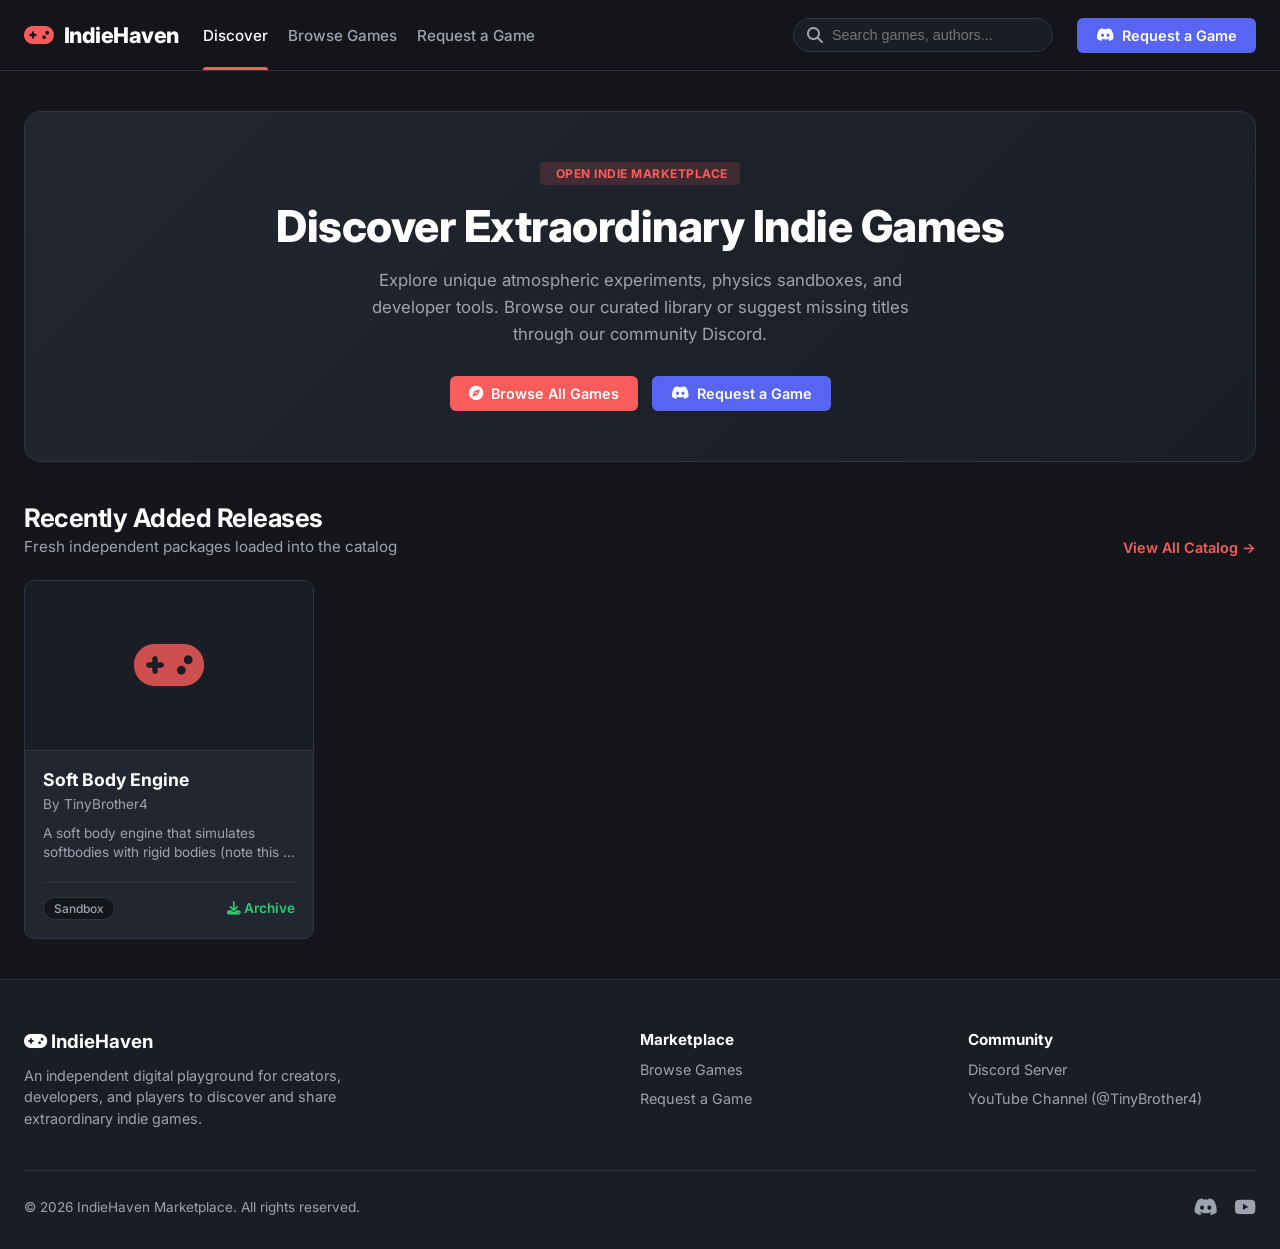
==== commit 355f3ebe: "Update title and navigation for IndieHaven" ====
--- a/index.html
+++ b/index.html
@@ -3,77 +3,97 @@
 <head>
     <meta charset="UTF-8">
     <meta name="viewport" content="width=device-width, initial-scale=1.0">
-    <title>Tiny Arcade — GitHub & Steam Inspired Indie Platform</title>
+    <title>IndieHaven — Independent Game Marketplace</title>
     <link rel="stylesheet" href="css/style.css">
     <link rel="stylesheet" href="css/components.css">
     <link rel="stylesheet" href="css/responsive.css">
     <link rel="stylesheet" href="https://cdnjs.cloudflare.com/ajax/libs/font-awesome/6.4.0/css/all.min.css">
+    <link rel="preconnect" href="https://fonts.googleapis.com">
+    <link rel="preconnect" href="https://fonts.gstatic.com" crossorigin>
+    <link href="https://fonts.googleapis.com/css2?family=Inter:wght@300;400;500;600;700;800&display=swap" rel="stylesheet">
 </head>
 <body>
-    <div id="app-shell">
-        <!-- Sidebar Navigation -->
-        <aside id="appSidebar" class="app-sidebar">
-            <div class="sidebar-header">
-                <i class="fa-solid fa-gamepad sidebar-logo-icon"></i>
-                <span class="sidebar-title">Tiny Arcade</span>
+    <!-- Top Navigation Bar (Consistently Aligned Header) -->
+    <nav id="navbar">
+        <div class="nav-container">
+            <div class="nav-left">
+                <a href="index.html" class="nav-logo">
+                    <i class="fa-solid fa-gamepad logo-icon"></i>
+                    <span>IndieHaven</span>
+                </a>
+                <div class="nav-links">
+                    <a href="index.html" class="nav-link active">Discover</a>
+                    <a href="pages/browse.html" class="nav-link">Browse Games</a>
+                    <a href="https://discord.gg/kdVEerSBRR" target="_blank" rel="noopener noreferrer" class="nav-link">Request a Game</a>
+                </div>
             </div>
-            <div class="sidebar-nav">
-                <a href="index.html" class="nav-item active"><i class="fa-solid fa-compass"></i> Discover</a>
-                <a href="pages/browse.html" class="nav-item"><i class="fa-solid fa-layer-group"></i> Browse Library</a>
-                <a href="pages/favorites.html" class="nav-item"><i class="fa-solid fa-heart"></i> Favorites</a>
-                <a href="https://discord.gg/kdVEerSBRR" target="_blank" rel="noopener noreferrer" class="nav-item"><i class="fa-brands fa-discord"></i> Request a Game</a>
+            <div class="nav-right">
+                <div class="nav-search-wrapper">
+                    <i class="fa-solid fa-search search-icon"></i>
+                    <input type="text" id="globalSearchInput" placeholder="Search games, authors..." autocomplete="off">
+                </div>
+                <a href="https://discord.gg/kdVEerSBRR" target="_blank" rel="noopener noreferrer" class="btn discord-btn">
+                    <i class="fa-brands fa-discord"></i> Request a Game
+                </a>
+                <button id="mobileMenuToggle" class="mobile-toggle" aria-label="Toggle Navigation">
+                    <i class="fa-solid fa-bars"></i>
+                </button>
             </div>
-            <div class="sidebar-footer">
-                <a href="https://discord.gg/kdVEerSBRR" target="_blank" rel="noopener noreferrer" class="btn discord-btn" style="width: 100%;"><i class="fa-brands fa-discord"></i> Join Discord</a>
-                <a href="https://www.youtube.com/@TinyBrother4" target="_blank" rel="noopener noreferrer" class="btn youtube-btn" style="width: 100%;"><i class="fa-brands fa-youtube"></i> TinyBrother4</a>
+        </div>
+    </nav>
+
+    <!-- Main Content Area -->
+    <main>
+        <section class="marketplace-hero">
+            <span class="hero-tag"><i class="fa-solid fa-sparkles"></i> Open Indie Marketplace</span>
+            <h1>Discover Extraordinary Indie Games</h1>
+            <p>Explore unique atmospheric experiments, physics sandboxes, and developer tools. Browse our curated library or suggest missing titles through our community Discord.</p>
+            <div style="display: flex; justify-content: center; gap: 14px;">
+                <a href="pages/browse.html" class="btn primary-btn"><i class="fa-solid fa-compass"></i> Browse All Games</a>
+                <a href="https://discord.gg/kdVEerSBRR" target="_blank" rel="noopener noreferrer" class="btn discord-btn">
+                    <i class="fa-brands fa-discord"></i> Request a Game
+                </a>
             </div>
-        </aside>
+        </section>
 
-        <!-- Main Wrapper -->
-        <div class="app-main-wrapper">
-            <header class="app-topbar">
-                <button id="mobileMenuToggle" class="mobile-toggle"><i class="fa-solid fa-bars"></i></button>
-                <div class="topbar-search">
-                    <i class="fa-solid fa-search"></i>
-                    <input type="text" id="globalSearchInput" placeholder="Search game catalog...">
+        <section class="home-section">
+            <div class="section-header">
+                <div>
+                    <h2>Recently Added Releases</h2>
+                    <p>Fresh independent packages loaded into the catalog</p>
                 </div>
-                <div class="topbar-actions">
-                    <a href="https://discord.gg/kdVEerSBRR" target="_blank" rel="noopener noreferrer" class="btn secondary-btn discord-btn"><i class="fa-brands fa-discord"></i> Discord</a>
-                </div>
-            </header>
+                <a href="pages/browse.html" class="view-all-link">View All Catalog &rarr;</a>
+            </div>
+            <div id="homeRecentGrid" class="game-grid"></div>
+        </section>
+    </main>
 
-            <main>
-                <section class="hero-banner">
-                    <span class="hero-tag"><i class="fa-solid fa-terminal"></i> GitHub-Driven Repository</span>
-                    <h1>Independent Game Discovery Platform</h1>
-                    <p>Explore high-performance sandbox simulations and custom builds managed directly through GitHub repositories and community requests.</p>
-                    <div style="display: flex; gap: 12px; margin-top: 8px;">
-                        <a href="pages/browse.html" class="btn primary-btn"><i class="fa-solid fa-layer-group"></i> Browse Library</a>
-                        <a href="https://discord.gg/kdVEerSBRR" target="_blank" rel="noopener noreferrer" class="btn secondary-btn discord-btn"><i class="fa-brands fa-discord"></i> Request on Discord</a>
-                    </div>
-                </section>
-
-                <section style="margin-bottom: 40px;">
-                    <div style="display: flex; justify-content: space-between; align-items: flex-end; margin-bottom: 20px;">
-                        <div>
-                            <h2 style="font-size: 1.35rem; font-weight: 700; color: #fff;">Catalog Packages</h2>
-                            <p style="color: var(--text-secondary); font-size: 0.9rem;">Registered game archives ready for local deployment</p>
-                        </div>
-                        <a href="pages/browse.html" style="font-size: 0.9rem; font-weight: 600;">View All &rarr;</a>
-                    </div>
-                    <div id="homeRecentGrid" class="game-grid"></div>
-                </section>
-            </main>
-
-            <footer class="app-footer">
-                <p>&copy; 2026 Tiny Arcade Platform. Built with GitHub Pages compatibility.</p>
-                <div class="footer-links">
-                    <a href="https://discord.gg/kdVEerSBRR" target="_blank" rel="noopener noreferrer">Discord</a>
-                    <a href="https://www.youtube.com/@TinyBrother4" target="_blank" rel="noopener noreferrer">YouTube</a>
-                </div>
-            </footer>
+    <!-- Footer -->
+    <footer id="siteFooter">
+        <div class="footer-content">
+            <div class="footer-brand">
+                <h3><i class="fa-solid fa-gamepad"></i> IndieHaven</h3>
+                <p>An independent digital playground for creators, developers, and players to discover and share extraordinary indie games.</p>
+            </div>
+            <div class="footer-links-group">
+                <h4>Marketplace</h4>
+                <a href="pages/browse.html">Browse Games</a>
+                <a href="https://discord.gg/kdVEerSBRR" target="_blank" rel="noopener noreferrer">Request a Game</a>
+            </div>
+            <div class="footer-links-group">
+                <h4>Community</h4>
+                <a href="https://discord.gg/kdVEerSBRR" target="_blank" rel="noopener noreferrer">Discord Server</a>
+                <a href="https://www.youtube.com/@TinyBrother4" target="_blank" rel="noopener noreferrer">YouTube Channel (@TinyBrother4)</a>
+            </div>
         </div>
-    </div>
+        <div class="footer-bottom">
+            <p>&copy; 2026 IndieHaven Marketplace. All rights reserved.</p>
+            <div class="footer-socials">
+                <a href="https://discord.gg/kdVEerSBRR" target="_blank" rel="noopener noreferrer" title="Discord"><i class="fa-brands fa-discord"></i></a>
+                <a href="https://www.youtube.com/@TinyBrother4" target="_blank" rel="noopener noreferrer" title="YouTube"><i class="fa-brands fa-youtube"></i></a>
+            </div>
+        </div>
+    </footer>
 
     <script src="js/storage.js"></script>
     <script src="js/games.js"></script>
--- a/css/style.css
+++ b/css/style.css
@@ -1,20 +1,19 @@
 :root {
-    --bg-base: #0d1117;
-    --bg-surface: #161b22;
-    --bg-panel: #21262d;
-    --bg-hover: #30363d;
-    --border-color: #30363d;
-    --border-active: #58a6ff;
-    --accent-primary: #58a6ff;
-    --accent-success: #238636;
-    --accent-warning: #f0883e;
-    --text-primary: #c9d1d9;
-    --text-secondary: #8b949e;
-    --text-muted: #484f58;
+    --bg-main: #14161b;
+    --bg-secondary: #1a1d24;
+    --card-bg: #222631;
+    --card-hover: #2a2f3d;
+    --accent-main: #fa5c5c;
+    --accent-hover: #e04848;
+    --accent-secondary: #f5b85c;
+    --text-main: #ffffff;
+    --text-secondary: #9da3af;
+    --border-color: #2e3443;
+    --success: #2ecc71;
     --radius-sm: 6px;
-    --radius-md: 8px;
-    --radius-lg: 12px;
-    --transition: all 0.2s cubic-bezier(0.3, 0, 0.5, 1);
+    --radius-md: 10px;
+    --radius-lg: 16px;
+    --transition: all 0.2s cubic-bezier(0.4, 0, 0.2, 1);
 }
 
 * {
@@ -24,194 +23,159 @@
 }
 
 body {
-    font-family: -apple-system, BlinkMacSystemFont, "Segoe UI", Roboto, Helvetica, Arial, sans-serif;
-    background-color: var(--bg-base);
-    color: var(--text-primary);
+    font-family: 'Inter', -apple-system, BlinkMacSystemFont, "Segoe UI", Roboto, sans-serif;
+    background-color: var(--bg-main);
+    color: var(--text-main);
     min-height: 100vh;
     display: flex;
-    overflow-x: hidden;
+    flex-direction: column;
 }
 
 a {
-    color: var(--accent-primary);
+    color: inherit;
     text-decoration: none;
 }
 
-a:hover {
-    text-decoration: underline;
-}
-
-/* App Shell Layout */
-#app-shell {
-    display: flex;
-    width: 100%;
-    min-height: 100vh;
-}
-
-/* Sidebar Navigation (GitHub / Launcher Inspired) */
-.app-sidebar {
-    width: 260px;
-    background-color: var(--bg-surface);
-    border-right: 1px solid var(--border-color);
-    display: flex;
-    flex-direction: column;
-    position: fixed;
+/* Perfect Header Alignment & Marketplace Navigation */
+#navbar {
+    position: sticky;
     top: 0;
+    z-index: 1000;
+    background-color: rgba(20, 22, 27, 0.92);
+    backdrop-filter: blur(12px);
+    border-bottom: 1px solid var(--border-color);
+    width: 100%;
+}
+
+.nav-container {
+    max-width: 1400px;
+    margin: 0 auto;
+    padding: 0 24px;
+    height: 70px;
+    display: flex;
+    align-items: center;
+    justify-content: space-between;
+}
+
+.nav-left, .nav-right {
+    display: flex;
+    align-items: center;
+    gap: 24px;
+    height: 100%;
+}
+
+.nav-logo {
+    display: flex;
+    align-items: center;
+    gap: 10px;
+    font-weight: 800;
+    font-size: 1.35rem;
+    color: #fff;
+    letter-spacing: -0.5px;
+}
+
+.logo-icon {
+    color: var(--accent-main);
+    font-size: 1.5rem;
+}
+
+.nav-links {
+    display: flex;
+    gap: 20px;
+    height: 100%;
+    align-items: center;
+}
+
+.nav-link {
+    color: var(--text-secondary);
+    font-weight: 500;
+    font-size: 0.95rem;
+    transition: var(--transition);
+    display: flex;
+    align-items: center;
+    height: 100%;
+    position: relative;
+}
+
+.nav-link:hover, .nav-link.active {
+    color: var(--text-main);
+}
+
+.nav-link.active::after {
+    content: '';
+    position: absolute;
     bottom: 0;
     left: 0;
-    z-index: 100;
+    width: 100%;
+    height: 3px;
+    background-color: var(--accent-main);
+    border-radius: 3px 3px 0 0;
+}
+
+/* Search Bar */
+.nav-search-wrapper {
+    position: relative;
+    width: 260px;
+}
+
+.nav-search-wrapper input {
+    width: 100%;
+    background-color: var(--bg-secondary);
+    border: 1px solid var(--border-color);
+    border-radius: 20px;
+    padding: 8px 16px 8px 38px;
+    color: var(--text-main);
+    font-size: 0.9rem;
     transition: var(--transition);
 }
 
-.sidebar-header {
-    padding: 20px;
-    display: flex;
-    align-items: center;
-    gap: 12px;
-    border-bottom: 1px solid var(--border-color);
-}
-
-.sidebar-logo-icon {
-    font-size: 1.5rem;
-    color: var(--accent-primary);
-}
-
-.sidebar-title {
-    font-size: 1.1rem;
-    font-weight: 700;
-    color: #fff;
-    letter-spacing: -0.5px;
-}
-
-.sidebar-nav {
-    padding: 16px 12px;
-    display: flex;
-    flex-direction: column;
-    gap: 4px;
-    flex: 1;
-    overflow-y: auto;
-}
-
-.nav-item {
-    display: flex;
-    align-items: center;
-    gap: 12px;
-    padding: 10px 14px;
-    border-radius: var(--radius-sm);
-    color: var(--text-secondary);
-    font-weight: 500;
-    font-size: 0.9rem;
-    transition: var(--transition);
-}
-
-.nav-item:hover, .nav-item.active {
-    background-color: var(--bg-hover);
-    color: #fff;
-    text-decoration: none;
-}
-
-.nav-item.active {
-    border-left: 3px solid var(--accent-primary);
-}
-
-.sidebar-footer {
-    padding: 16px;
-    border-top: 1px solid var(--border-color);
-    display: flex;
-    flex-direction: column;
-    gap: 10px;
-}
-
-/* Main Content Wrapper */
-.app-main-wrapper {
-    flex: 1;
-    margin-left: 260px;
-    display: flex;
-    flex-direction: column;
-    min-height: 100vh;
-}
-
-.app-topbar {
-    height: 60px;
-    background-color: var(--bg-surface);
-    border-bottom: 1px solid var(--border-color);
-    display: flex;
-    align-items: center;
-    justify-content: space-between;
-    padding: 0 24px;
-    position: sticky;
-    top: 0;
-    z-index: 90;
-}
-
-.topbar-search {
-    position: relative;
-    width: 320px;
-}
-
-.topbar-search input {
-    width: 100%;
-    background-color: var(--bg-base);
-    border: 1px solid var(--border-color);
-    border-radius: var(--radius-sm);
-    padding: 8px 12px 8px 36px;
-    color: var(--text-primary);
-    font-size: 0.9rem;
-    transition: var(--transition);
-}
-
-.topbar-search input:focus {
+.nav-search-wrapper input:focus {
     outline: none;
-    border-color: var(--border-active);
-    box-shadow: 0 0 0 3px rgba(88, 166, 255, 0.15);
-}
-
-.topbar-search i {
+    border-color: var(--accent-main);
+    box-shadow: 0 0 0 3px rgba(250, 92, 92, 0.15);
+}
+
+.search-icon {
     position: absolute;
-    left: 12px;
+    left: 14px;
     top: 50%;
     transform: translateY(-50%);
     color: var(--text-secondary);
 }
 
-.topbar-actions {
-    display: flex;
-    align-items: center;
-    gap: 12px;
-}
-
+/* Buttons */
 .btn {
     display: inline-flex;
     align-items: center;
     justify-content: center;
     gap: 8px;
-    padding: 8px 16px;
+    padding: 8px 18px;
     border-radius: var(--radius-sm);
     font-weight: 600;
-    font-size: 0.85rem;
+    font-size: 0.9rem;
     cursor: pointer;
     border: 1px solid transparent;
     transition: var(--transition);
 }
 
 .primary-btn {
-    background-color: var(--accent-success);
+    background-color: var(--accent-main);
     color: #fff;
-    border-color: rgba(27, 31, 35, 0.15);
 }
 
 .primary-btn:hover {
-    background-color: #2ea043;
+    background-color: var(--accent-hover);
+    transform: translateY(-1px);
 }
 
 .secondary-btn {
-    background-color: var(--bg-panel);
+    background-color: var(--bg-secondary);
     border-color: var(--border-color);
-    color: var(--text-primary);
+    color: var(--text-main);
 }
 
 .secondary-btn:hover {
-    background-color: var(--bg-hover);
+    background-color: var(--card-bg);
     border-color: var(--text-secondary);
 }
 
@@ -224,54 +188,83 @@
     background-color: #4752C4 !important;
 }
 
-.youtube-btn {
-    background-color: #FF0000 !important;
-    color: #fff !important;
-}
-
-.youtube-btn:hover {
-    background-color: #D30000 !important;
-}
-
+/* Main Content Area */
 main {
     flex: 1;
-    padding: 30px;
-    max-width: 1400px;
-    width: 100%;
+    max-width: 1400px;
+    width: 100%;
+    margin: 0 auto;
+    padding: 40px 24px;
 }
 
 /* Footer */
-.app-footer {
-    background-color: var(--bg-surface);
+#siteFooter {
+    background-color: var(--bg-secondary);
     border-top: 1px solid var(--border-color);
-    padding: 24px 30px;
+    padding: 50px 24px 30px;
+    margin-top: auto;
+}
+
+.footer-content {
+    max-width: 1400px;
+    margin: 0 auto;
+    display: grid;
+    grid-template-columns: 2fr 1fr 1fr;
+    gap: 40px;
+    margin-bottom: 40px;
+}
+
+.footer-brand p {
+    color: var(--text-secondary);
+    margin-top: 12px;
+    font-size: 0.9rem;
+    line-height: 1.5;
+    max-width: 380px;
+}
+
+.footer-links-group {
+    display: flex;
+    flex-direction: column;
+    gap: 12px;
+}
+
+.footer-links-group h4 {
+    font-size: 0.95rem;
+    color: #fff;
+}
+
+.footer-links-group a {
+    color: var(--text-secondary);
+    font-size: 0.9rem;
+}
+
+.footer-links-group a:hover {
+    color: var(--text-main);
+}
+
+.footer-bottom {
+    max-width: 1400px;
+    margin: 0 auto;
+    border-top: 1px solid var(--border-color);
+    padding-top: 24px;
     display: flex;
     justify-content: space-between;
     align-items: center;
     color: var(--text-secondary);
     font-size: 0.85rem;
-    margin-top: auto;
-}
-
-.footer-links {
-    display: flex;
-    gap: 20px;
-}
-
-.footer-links a {
-    color: var(--text-secondary);
-}
-
-.footer-links a:hover {
-    color: var(--text-primary);
-}
-
-/* Mobile Toggle */
+}
+
+.footer-socials {
+    display: flex;
+    gap: 16px;
+    font-size: 1.2rem;
+}
+
 .mobile-toggle {
     display: none;
     background: none;
     border: none;
-    color: var(--text-primary);
-    font-size: 1.25rem;
+    color: var(--text-main);
+    font-size: 1.4rem;
     cursor: pointer;
 }
--- a/css/components.css
+++ b/css/components.css
@@ -1,59 +1,87 @@
-/* Hero Banner (Steam / Itch Inspired) */
-.hero-banner {
-    background: linear-gradient(135deg, var(--bg-surface), var(--bg-panel));
+/* Itch.io Marketplace Hero */
+.marketplace-hero {
+    background: linear-gradient(135deg, var(--card-bg), var(--bg-secondary));
     border: 1px solid var(--border-color);
     border-radius: var(--radius-lg);
-    padding: 40px;
-    margin-bottom: 30px;
-    display: flex;
-    flex-direction: column;
-    gap: 16px;
+    padding: 50px;
+    margin-bottom: 40px;
+    text-align: center;
     position: relative;
     overflow: hidden;
 }
 
-.hero-banner::before {
-    content: '';
-    position: absolute;
-    top: 0; right: 0; bottom: 0; width: 40%;
-    background: radial-gradient(circle at right, rgba(88, 166, 255, 0.08), transparent 70%);
-    pointer-events: none;
+.marketplace-hero h1 {
+    font-size: 2.75rem;
+    font-weight: 800;
+    margin: 14px 0;
+    color: #fff;
+    letter-spacing: -0.5px;
+}
+
+.marketplace-hero p {
+    color: var(--text-secondary);
+    max-width: 600px;
+    margin: 0 auto 28px;
+    line-height: 1.6;
+    font-size: 1.05rem;
 }
 
 .hero-tag {
     display: inline-block;
-    background-color: rgba(88, 166, 255, 0.15);
-    color: var(--accent-primary);
+    background-color: rgba(250, 92, 92, 0.15);
+    color: var(--accent-main);
     font-size: 0.75rem;
     font-weight: 700;
-    padding: 4px 10px;
+    text-transform: uppercase;
+    letter-spacing: 0.5px;
+    padding: 4px 12px;
     border-radius: 4px;
-    width: fit-content;
-}
-
-.hero-banner h1 {
-    font-size: 2.25rem;
-    font-weight: 800;
+}
+
+/* Section Header */
+.section-header {
+    display: flex;
+    justify-content: space-between;
+    align-items: flex-end;
+    margin-bottom: 24px;
+    margin-top: 40px;
+}
+
+.section-header h2 {
+    font-size: 1.6rem;
+    font-weight: 700;
+    color: #fff;
     letter-spacing: -0.5px;
-    color: #fff;
-}
-
-.hero-banner p {
-    color: var(--text-secondary);
-    max-width: 650px;
-    line-height: 1.5;
+}
+
+.section-header p {
+    color: var(--text-secondary);
     font-size: 0.95rem;
-}
-
-/* Game Grids & Cards */
+    margin-top: 4px;
+}
+
+.view-all-link {
+    color: var(--accent-main);
+    font-weight: 600;
+    font-size: 0.9rem;
+    display: inline-flex;
+    align-items: center;
+    gap: 6px;
+}
+
+.view-all-link:hover {
+    text-decoration: underline;
+}
+
+/* Marketplace Game Cards */
 .game-grid {
     display: grid;
-    grid-template-columns: repeat(auto-fill, minmax(260px, 1fr));
-    gap: 20px;
+    grid-template-columns: repeat(auto-fill, minmax(280px, 1fr));
+    gap: 24px;
 }
 
 .game-card {
-    background-color: var(--bg-surface);
+    background-color: var(--card-bg);
     border: 1px solid var(--border-color);
     border-radius: var(--radius-md);
     overflow: hidden;
@@ -61,18 +89,17 @@
     flex-direction: column;
     transition: var(--transition);
     cursor: pointer;
-    position: relative;
 }
 
 .game-card:hover {
-    transform: translateY(-4px);
-    border-color: var(--border-active);
-    box-shadow: 0 8px 24px rgba(0,0,0,0.4);
-}
-
-.game-card-preview {
-    height: 150px;
-    background-color: var(--bg-panel);
+    transform: translateY(-6px);
+    border-color: var(--accent-main);
+    box-shadow: 0 12px 30px rgba(0,0,0,0.4);
+}
+
+.game-card-thumb {
+    height: 170px;
+    background-color: var(--bg-secondary);
     display: flex;
     align-items: center;
     justify-content: center;
@@ -80,14 +107,14 @@
     position: relative;
 }
 
-.game-card-preview i {
-    font-size: 3rem;
-    color: var(--accent-primary);
-    opacity: 0.7;
+.game-card-thumb i {
+    font-size: 3.5rem;
+    color: var(--accent-main);
+    opacity: 0.8;
 }
 
 .game-card-body {
-    padding: 16px;
+    padding: 18px;
     display: flex;
     flex-direction: column;
     flex: 1;
@@ -95,7 +122,7 @@
 }
 
 .game-card-title {
-    font-size: 1.05rem;
+    font-size: 1.1rem;
     font-weight: 700;
     color: #fff;
 }
@@ -112,8 +139,9 @@
     -webkit-line-clamp: 2;
     -webkit-box-orient: vertical;
     overflow: hidden;
-    margin-top: 4px;
+    margin-top: 6px;
     flex: 1;
+    line-height: 1.4;
 }
 
 .game-card-footer {
@@ -121,40 +149,41 @@
     justify-content: space-between;
     align-items: center;
     border-top: 1px solid var(--border-color);
-    padding-top: 12px;
-    margin-top: 12px;
-}
-
-.genre-tag {
+    padding-top: 14px;
+    margin-top: 14px;
+}
+
+.genre-pill {
     font-size: 0.75rem;
-    background-color: var(--bg-panel);
-    border: 1px solid var(--border-color);
-    padding: 2px 8px;
-    border-radius: 4px;
-    color: var(--text-secondary);
-}
-
-/* Empty State Cards */
+    background-color: var(--bg-main);
+    border: 1px solid var(--border-color);
+    padding: 3px 10px;
+    border-radius: 20px;
+    color: var(--text-secondary);
+    font-weight: 500;
+}
+
+/* Empty State */
 .empty-state-card {
     grid-column: 1 / -1;
-    background-color: var(--bg-surface);
+    background-color: var(--card-bg);
     border: 1px solid var(--border-color);
     border-radius: var(--radius-lg);
-    padding: 50px;
+    padding: 60px;
     text-align: center;
     display: flex;
     flex-direction: column;
     align-items: center;
-    gap: 14px;
+    gap: 16px;
 }
 
 .empty-state-card i {
-    font-size: 3rem;
+    font-size: 3.5rem;
     color: var(--text-secondary);
 }
 
 .empty-state-card h3 {
-    font-size: 1.25rem;
+    font-size: 1.35rem;
     color: #fff;
 }
 
@@ -162,37 +191,14 @@
     color: var(--text-secondary);
     max-width: 450px;
     font-size: 0.95rem;
-}
-
-/* Utterances Comments Section */
+    line-height: 1.5;
+}
+
+/* Utterances Comments */
 .comments-section-container {
-    background-color: var(--bg-surface);
+    background-color: var(--card-bg);
     border: 1px solid var(--border-color);
     border-radius: var(--radius-lg);
-    padding: 30px;
-    margin-top: 40px;
-}
-
-.comments-header {
-    display: flex;
-    align-items: center;
-    gap: 12px;
-    margin-bottom: 16px;
-}
-
-.comments-header i {
-    font-size: 1.5rem;
-    color: var(--accent-primary);
-}
-
-.comments-header h2 {
-    font-size: 1.35rem;
-    font-weight: 700;
-    color: #fff;
-}
-
-.comments-desc {
-    color: var(--text-secondary);
-    font-size: 0.9rem;
-    margin-bottom: 24px;
-}
+    padding: 35px;
+    margin-top: 50px;
+}
--- a/css/responsive.css
+++ b/css/responsive.css
@@ -1,14 +1,23 @@
-@media (max-width: 1024px) {
-    .app-sidebar {
-        transform: translateX(-100%);
-    }
-    .app-sidebar.active {
-        transform: translateX(0);
-    }
-    .app-main-wrapper {
-        margin-left: 0;
+@media (max-width: 768px) {
+    .nav-links, .nav-search-wrapper {
+        display: none;
     }
     .mobile-toggle {
         display: block;
     }
+    .footer-content {
+        grid-template-columns: 1fr;
+        gap: 30px;
+    }
+    .footer-bottom {
+        flex-direction: column;
+        gap: 16px;
+        text-align: center;
+    }
+    .marketplace-hero {
+        padding: 35px 20px;
+    }
+    .marketplace-hero h1 {
+        font-size: 2rem;
+    }
 }
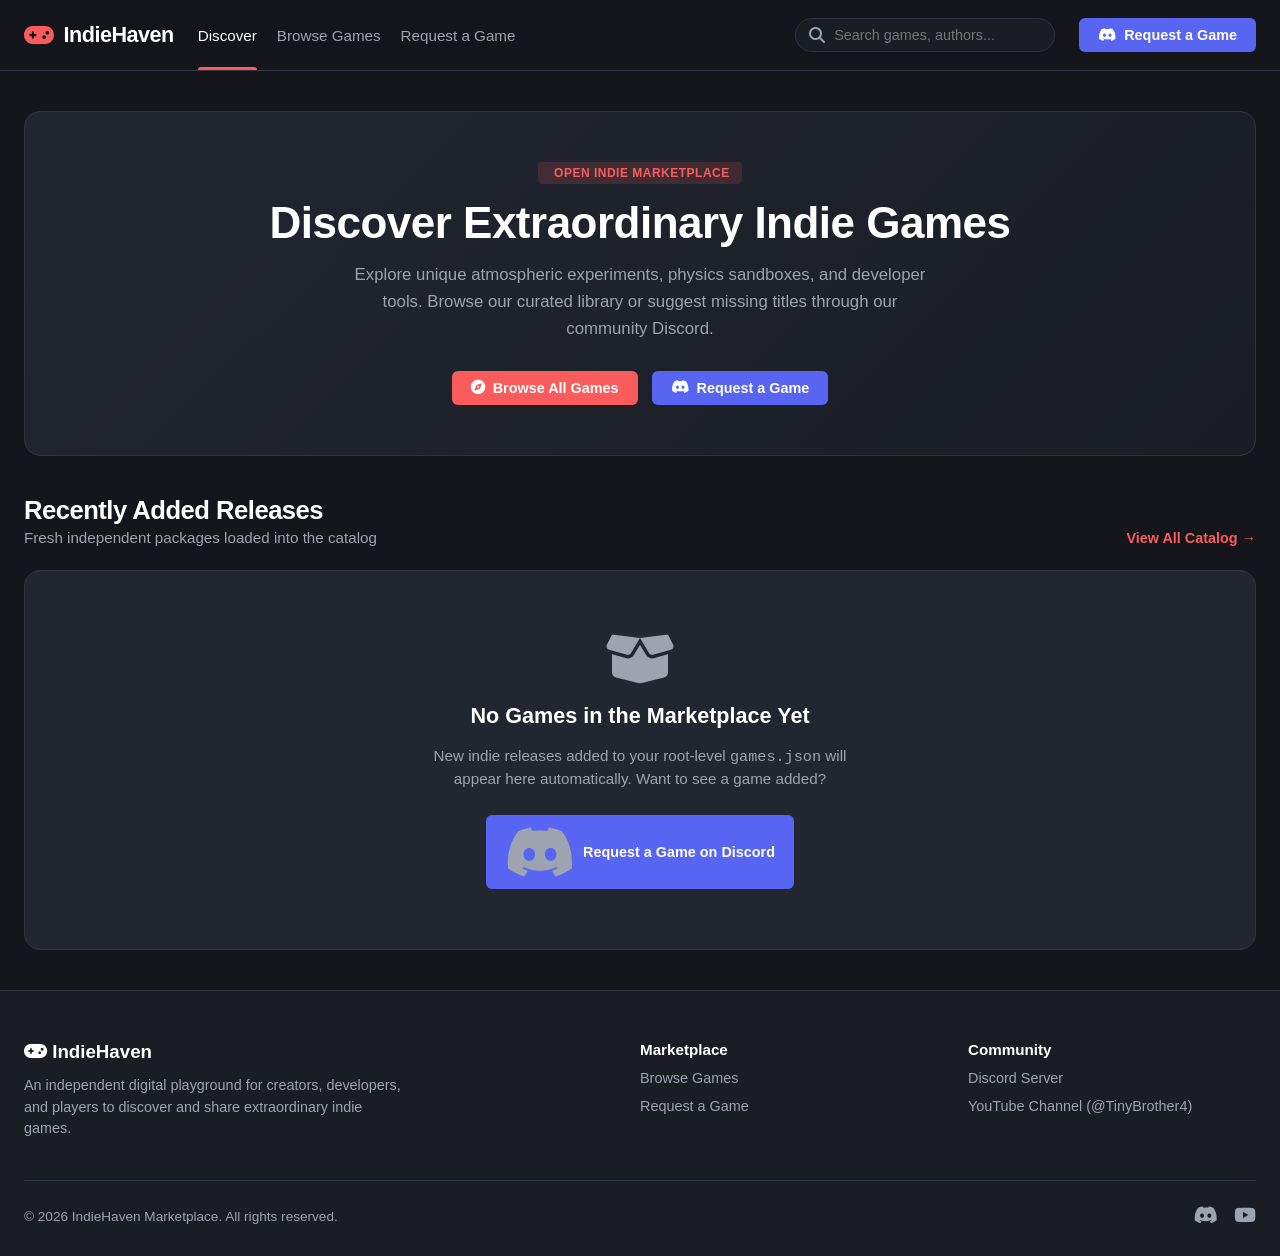
==== commit 4a12ea5f: "Remove Google Fonts and mobile menu toggle Removed Google Fonts links and mobile menu toggle button." ====
--- a/index.html
+++ b/index.html
@@ -8,12 +8,8 @@
     <link rel="stylesheet" href="css/components.css">
     <link rel="stylesheet" href="css/responsive.css">
     <link rel="stylesheet" href="https://cdnjs.cloudflare.com/ajax/libs/font-awesome/6.4.0/css/all.min.css">
-    <link rel="preconnect" href="https://fonts.googleapis.com">
-    <link rel="preconnect" href="https://fonts.gstatic.com" crossorigin>
-    <link href="https://fonts.googleapis.com/css2?family=Inter:wght@300;400;500;600;700;800&display=swap" rel="stylesheet">
 </head>
 <body>
-    <!-- Top Navigation Bar (Consistently Aligned Header) -->
     <nav id="navbar">
         <div class="nav-container">
             <div class="nav-left">
@@ -35,14 +31,10 @@
                 <a href="https://discord.gg/kdVEerSBRR" target="_blank" rel="noopener noreferrer" class="btn discord-btn">
                     <i class="fa-brands fa-discord"></i> Request a Game
                 </a>
-                <button id="mobileMenuToggle" class="mobile-toggle" aria-label="Toggle Navigation">
-                    <i class="fa-solid fa-bars"></i>
-                </button>
             </div>
         </div>
     </nav>
 
-    <!-- Main Content Area -->
     <main>
         <section class="marketplace-hero">
             <span class="hero-tag"><i class="fa-solid fa-sparkles"></i> Open Indie Marketplace</span>
@@ -68,7 +60,6 @@
         </section>
     </main>
 
-    <!-- Footer -->
     <footer id="siteFooter">
         <div class="footer-content">
             <div class="footer-brand">
--- a/css/style.css
+++ b/css/style.css
@@ -36,7 +36,6 @@
     text-decoration: none;
 }
 
-/* Perfect Header Alignment & Marketplace Navigation */
 #navbar {
     position: sticky;
     top: 0;
@@ -112,7 +111,6 @@
     border-radius: 3px 3px 0 0;
 }
 
-/* Search Bar */
 .nav-search-wrapper {
     position: relative;
     width: 260px;
@@ -143,7 +141,6 @@
     color: var(--text-secondary);
 }
 
-/* Buttons */
 .btn {
     display: inline-flex;
     align-items: center;
@@ -188,7 +185,6 @@
     background-color: #4752C4 !important;
 }
 
-/* Main Content Area */
 main {
     flex: 1;
     max-width: 1400px;
@@ -197,7 +193,6 @@
     padding: 40px 24px;
 }
 
-/* Footer */
 #siteFooter {
     background-color: var(--bg-secondary);
     border-top: 1px solid var(--border-color);
--- a/css/components.css
+++ b/css/components.css
@@ -1,4 +1,3 @@
-/* Itch.io Marketplace Hero */
 .marketplace-hero {
     background: linear-gradient(135deg, var(--card-bg), var(--bg-secondary));
     border: 1px solid var(--border-color);
@@ -38,7 +37,6 @@
     border-radius: 4px;
 }
 
-/* Section Header */
 .section-header {
     display: flex;
     justify-content: space-between;
@@ -73,7 +71,6 @@
     text-decoration: underline;
 }
 
-/* Marketplace Game Cards */
 .game-grid {
     display: grid;
     grid-template-columns: repeat(auto-fill, minmax(280px, 1fr));
@@ -104,7 +101,6 @@
     align-items: center;
     justify-content: center;
     border-bottom: 1px solid var(--border-color);
-    position: relative;
 }
 
 .game-card-thumb i {
@@ -163,7 +159,6 @@
     font-weight: 500;
 }
 
-/* Empty State */
 .empty-state-card {
     grid-column: 1 / -1;
     background-color: var(--card-bg);
@@ -194,7 +189,6 @@
     line-height: 1.5;
 }
 
-/* Utterances Comments */
 .comments-section-container {
     background-color: var(--card-bg);
     border: 1px solid var(--border-color);
